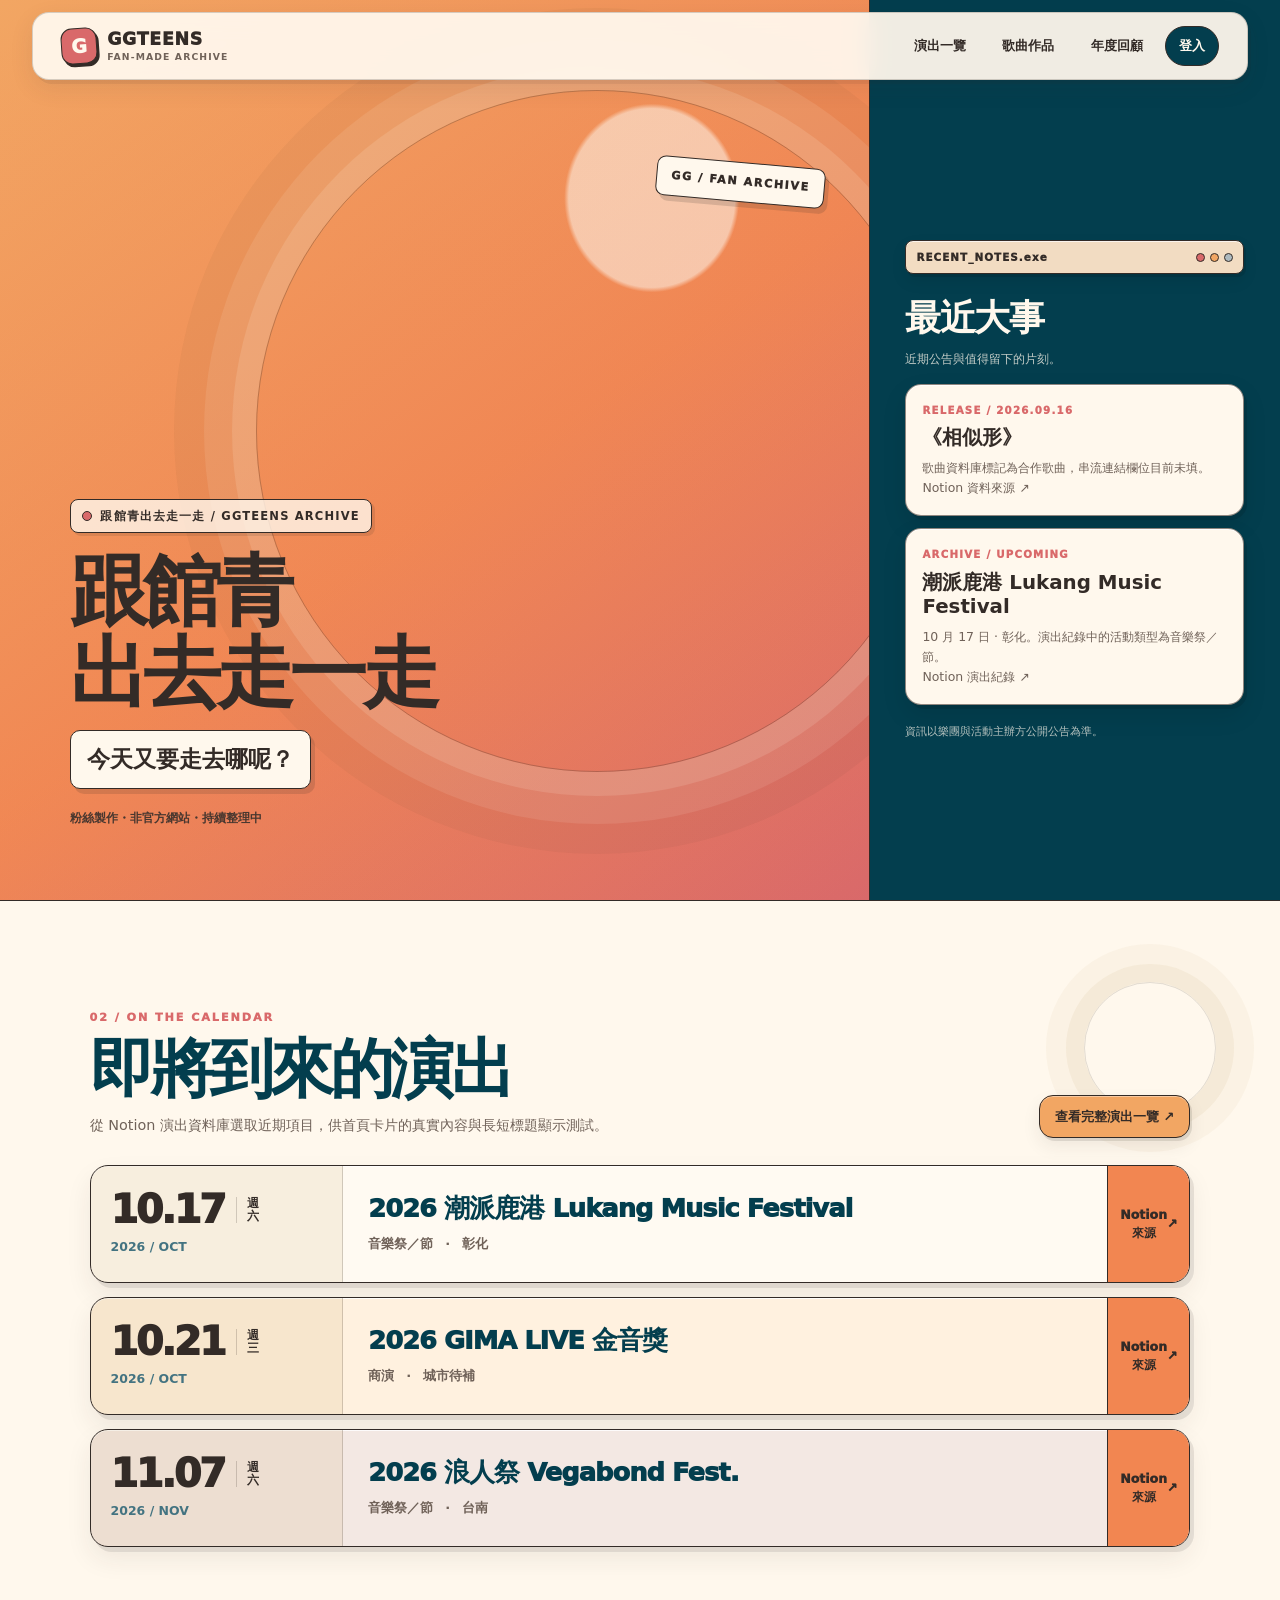
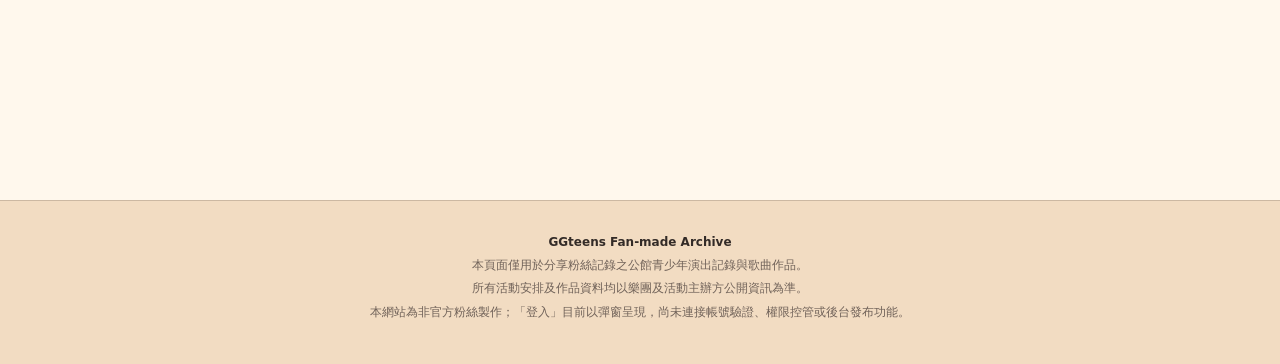
==== index.html @ 2313b44c "明確設定首頁 Logo 返回首頁主視覺" ====
<!doctype html>
<html lang="zh-Hant">
<head>
  <meta charset="utf-8">
  <meta name="viewport" content="width=device-width, initial-scale=1">
  <meta name="theme-color" content="#F2DCC2">
  <meta name="description" content="GGteens 粉絲製作的樂團演出與作品紀錄。非官方網站。">
  <title>跟館青出去走一走｜GGteens 粉絲紀錄</title>
    <link rel="stylesheet" href="css/style.css">
</head>
<body>
  <header class="site-header">
    <nav class="navbar" aria-label="主要導覽">
      <a class="brand" href="index.html#mainpage" aria-label="回到首頁">
        <span class="brand-mark" aria-hidden="true">G</span>
        <span class="brand-word">GGTEENS<small>FAN-MADE ARCHIVE</small></span>
      </a>
      <div class="nav-spacer" aria-hidden="true"></div>
      <div class="site-nav">
        
        <a href="page/last-event.html">演出一覽</a>
        <a href="page/portfolio.html">歌曲作品</a>
        <a href="page/year-recap.html">年度回顧</a>
        <button class="login" id="login-open" type="button" aria-haspopup="dialog" aria-controls="login-dialog">登入</button>
      </div>
    </nav>
  </header>

  <main>
    <section id="mainpage" aria-label="首頁主視覺與最近大事">
      <div class="home">
        <div class="home-copy">
          <span class="window-label">跟館青出去走一走 / GGTEENS ARCHIVE</span>
          <h1>跟館青<br>出去走一走</h1>
          <p>今天又要走去哪呢？</p>
          <div class="home-footnote">粉絲製作・非官方網站・持續整理中</div>
        </div>
      </div>

      <aside class="news" id="news" aria-labelledby="recent-news-title">
        <div class="window-bar"><span>RECENT_NOTES.exe</span><span class="window-controls" aria-hidden="true"><i></i><i></i><i></i></span></div>
        <h2 id="recent-news-title">最近大事</h2>
        <p class="news-intro">近期公告與值得留下的片刻。</p>
        <div class="news-list">
          <article class="news-card">
            <span class="tag">RELEASE / 2026.09.16</span>
            <h3>《相似形》</h3>
            <p>歌曲資料庫標記為合作歌曲，串流連結欄位目前未填。</p>
            <p><a class="source-link" href="https://app.notion.com/p/3de9334e81cc80ca8aa4ec66c4253417" target="_blank" rel="noreferrer">Notion 資料來源 ↗</a></p>
          </article>
          <article class="news-card">
            <span class="tag">ARCHIVE / UPCOMING</span>
            <h3>潮派鹿港 Lukang Music Festival</h3>
            <p>10 月 17 日 · 彰化。演出紀錄中的活動類型為音樂祭／節。</p>
            <p><a class="source-link" href="https://app.notion.com/3b69334e81cc8083b9dbd51143c96266" target="_blank" rel="noreferrer">Notion 演出紀錄 ↗</a></p>
          </article>
        </div>
        <p class="news-note">資訊以樂團與活動主辦方公開公告為準。</p>
      </aside>
    </section>

    <section id="latest_event" aria-labelledby="upcoming-title">
      <div class="section-shell latest-event-shell">
        <div class="section-heading-row latest-event-heading">
          <div>
            <span class="section-kicker">02 / ON THE CALENDAR</span>
            <h2 class="section-title" id="upcoming-title">即將到來的演出</h2>
            <p class="section-description">從 Notion 演出資料庫選取近期項目，供首頁卡片的真實內容與長短標題顯示測試。</p>
          </div>
          <a class="section-link" href="page/last-event.html">查看完整演出一覽 ↗</a>
        </div>

        <div id="upcoming-events" class="upcoming-events-list">
          <article class="upcoming-event-card">
            <div class="upcoming-event-date-block">
              <div class="upcoming-event-date-row"><span class="upcoming-event-date">10.17</span><span class="upcoming-event-weekday"><span>週</span><span>六</span></span></div>
              <span class="upcoming-event-time">2026 / OCT</span>
            </div>
            <div class="upcoming-event-main">
              <h3>2026 潮派鹿港 Lukang Music Festival</h3>
              <div class="upcoming-event-meta"><span>音樂祭／節</span><span>·</span><span>彰化</span></div>
            </div>
            <a class="upcoming-event-detail" href="https://app.notion.com/3b69334e81cc8083b9dbd51143c96266" target="_blank" rel="noreferrer">Notion<br>來源</a>
          </article>
          <article class="upcoming-event-card">
            <div class="upcoming-event-date-block">
              <div class="upcoming-event-date-row"><span class="upcoming-event-date">10.21</span><span class="upcoming-event-weekday"><span>週</span><span>三</span></span></div>
              <span class="upcoming-event-time">2026 / OCT</span>
            </div>
            <div class="upcoming-event-main">
              <h3>2026 GIMA LIVE 金音獎</h3>
              <div class="upcoming-event-meta"><span>商演</span><span>·</span><span>城市待補</span></div>
            </div>
            <a class="upcoming-event-detail" href="https://app.notion.com/3e69334e81cc80479f24e37b12f28684" target="_blank" rel="noreferrer">Notion<br>來源</a>
          </article>
          <article class="upcoming-event-card">
            <div class="upcoming-event-date-block">
              <div class="upcoming-event-date-row"><span class="upcoming-event-date">11.07</span><span class="upcoming-event-weekday"><span>週</span><span>六</span></span></div>
              <span class="upcoming-event-time">2026 / NOV</span>
            </div>
            <div class="upcoming-event-main">
              <h3>2026 浪人祭 Vegabond Fest.</h3>
              <div class="upcoming-event-meta"><span>音樂祭／節</span><span>·</span><span>台南</span></div>
            </div>
            <a class="upcoming-event-detail" href="https://app.notion.com/p/3969334e81cc80adb2c6cf6ff1ad46a0" target="_blank" rel="noreferrer">Notion<br>來源</a>
          </article>
        </div>
      </div>
    </section>
  </main>

<dialog class="login-dialog" id="login-dialog" aria-labelledby="login-dialog-title">
    <div class="login-dialog-inner">
      <div class="window-bar"><span>ADMIN_LOGIN.exe</span><span class="window-controls" aria-hidden="true"><i></i><i></i><i></i></span></div>
      <h2 id="login-dialog-title">管理登入</h2>
      <p>登入將以彈窗方式呈現；未來驗證成功後再進入後台管理頁面，不另設獨立登入頁。</p>
      <p>目前尚未連接帳號驗證與後台權限。此彈窗僅為介面預覽，不會收集或提交帳號資料。</p>
      <div class="login-dialog-actions"><form method="dialog"><button class="close-button" type="submit">關閉</button></form></div>
    </div>
  </dialog>

  <footer class="site-footer" id="management-note">
    <p><strong>GGteens Fan-made Archive</strong></p>
    <p>本頁面僅用於分享粉絲記錄之公館青少年演出記錄與歌曲作品。</p>
    <p>所有活動安排及作品資料均以樂團及活動主辦方公開資訊為準。</p>
    <p>本網站為非官方粉絲製作；「登入」目前以彈窗呈現，尚未連接帳號驗證、權限控管或後台發布功能。</p>
  </footer>
  <script src="js/main.js" defer></script>
</body>
</html>
---- css/style.css ----
:root{
      --sand:#BF9A56;--cream:#F2DCC2;--paper:#fff8ed;--orange:#F2A663;
      --coral:#F28651;--rose:#D9696A;--mist:#AEBABF;--ink:#332b27;
      --muted:#706259;--line:rgba(51,43,39,.2);--teal:#437381;
      --deep-teal:#033E4E;--radius:18px;--shadow:6px 7px 0 rgba(51,43,39,.14);
    }
    *{box-sizing:border-box}
    html{scroll-behavior:smooth;scroll-padding-top:88px}
    body{margin:0;background:var(--cream);color:var(--ink);font-family:Inter,"Noto Sans TC","PingFang TC","Microsoft JhengHei",system-ui,sans-serif;line-height:1.6}
    a{color:inherit;text-decoration:none}
    button{font:inherit}
    img{display:block;max-width:100%}
    h1,h2,h3,p{overflow-wrap:anywhere}
    :focus-visible{outline:3px solid var(--deep-teal);outline-offset:4px}
    .site-header{position:fixed;z-index:50;top:12px;left:2.5%;width:95%;height:68px;background:rgba(255,248,237,.94);border:1px solid var(--line);border-radius:17px;box-shadow:4px 5px 0 rgba(51,43,39,.12);backdrop-filter:blur(12px)}
    .navbar{height:100%;display:grid;grid-template-columns:auto 1fr auto;align-items:center;gap:24px;padding:0 22px}
    .brand{display:flex;align-items:center;gap:10px;white-space:nowrap}
    .brand-mark{width:36px;height:36px;display:grid;place-items:center;background:var(--rose);border:1px solid var(--ink);border-radius:11px;box-shadow:2px 3px 0 var(--ink);font-size:19px;font-weight:1000;color:var(--paper);transform:rotate(-4deg)}
    .brand-word{font-size:1.08rem;line-height:1.05;font-weight:1000;letter-spacing:.045em}
    .brand-word small{display:block;margin-top:4px;color:var(--muted);font-size:.58rem;letter-spacing:.12em;font-weight:800}
    .nav-spacer{min-width:0}
    .site-nav{display:flex;align-items:center;justify-content:flex-end;gap:8px}
    .site-nav a{padding:8px 13px;border:1px solid transparent;border-radius:999px;font-size:.84rem;font-weight:800;white-space:nowrap;transition:background .18s ease,transform .18s ease,border-color .18s ease}
    .site-nav a:hover{background:var(--orange);border-color:var(--ink);transform:translateY(-1px)}
    .site-nav .login{padding:8px 13px;border:1px solid var(--ink);border-radius:999px;background:var(--deep-teal);color:var(--paper);font-size:.84rem;font-weight:800;white-space:nowrap;cursor:pointer;transition:background .18s ease,transform .18s ease}
    .site-nav .login:hover{background:var(--teal);transform:translateY(-1px)}
    .site-nav a.login:hover{background:var(--teal)}
    main>section{position:relative;scroll-margin-top:0}
    #mainpage{min-height:100svh;display:grid;grid-template-columns:minmax(0,3fr) minmax(280px,1fr);overflow:hidden;padding-top:0;background:var(--mist)}
    .home{position:relative;isolation:isolate;min-width:0;min-height:100svh;display:flex;align-items:flex-end;overflow:hidden;padding:0 5vw 8vh;background:linear-gradient(130deg,rgba(242,166,99,.2),rgba(217,105,106,.12)),radial-gradient(ellipse at 75% 22%,rgba(255,248,237,.65) 0 9%,transparent 9.5%),linear-gradient(145deg,#F2A663 0%,#F28651 54%,#D9696A 100%)}
    .home:before{content:"";position:absolute;z-index:-1;width:min(60vw,680px);aspect-ratio:1;right:-8%;top:10%;border:1px solid rgba(51,43,39,.28);border-radius:50%;box-shadow:0 0 0 24px rgba(255,248,237,.12),0 0 0 52px rgba(255,248,237,.09),0 0 0 82px rgba(51,43,39,.045)}
    .home:after{content:"GG / FAN ARCHIVE";position:absolute;right:5%;top:18%;padding:10px 14px;background:var(--paper);border:1px solid var(--ink);border-radius:9px;box-shadow:4px 5px 0 rgba(51,43,39,.16);font-size:.7rem;font-weight:1000;letter-spacing:.14em;transform:rotate(5deg)}
    .home-copy{width:100%;max-width:900px;position:relative;z-index:1}
    .window-label{display:inline-flex;align-items:center;gap:8px;margin-bottom:18px;padding:7px 11px;background:rgba(255,248,237,.8);border:1px solid var(--ink);border-radius:8px;box-shadow:3px 3px 0 rgba(51,43,39,.12);font-size:.72rem;font-weight:900;letter-spacing:.1em}
    .window-label:before{content:"";width:8px;height:8px;background:var(--rose);border:1px solid var(--ink);border-radius:50%}
    .home-copy h1{max-width:850px;margin:0 0 16px;font-size:clamp(2.7rem,6.1vw,6.5rem);font-weight:1000;line-height:1.04;letter-spacing:-.065em}
    .home-copy p{display:table;max-width:480px;margin:0;padding:10px 16px;background:var(--paper);border:1px solid var(--ink);border-radius:10px;box-shadow:4px 5px 0 rgba(51,43,39,.15);font-size:clamp(1.1rem,1.8vw,1.7rem);font-weight:850}
    .home-footnote{margin:20px 0 0;font-size:.76rem;font-weight:750;color:#49372f}
    .news{min-width:0;min-height:100svh;display:flex;flex-direction:column;justify-content:center;padding:112px clamp(18px,2.3vw,34px) 38px;background:var(--deep-teal);color:var(--paper);border-left:1px solid var(--ink)}
    .window-bar{display:flex;align-items:center;justify-content:space-between;gap:12px;margin-bottom:25px;padding:8px 10px;background:var(--cream);color:var(--ink);border:1px solid var(--ink);border-radius:8px;box-shadow:3px 4px 0 rgba(0,0,0,.15);font-size:.65rem;font-weight:950;letter-spacing:.1em}
    .window-controls{display:flex;gap:5px}
    .window-controls i{width:9px;height:9px;display:block;border:1px solid var(--ink);border-radius:50%;background:var(--orange)}
    .window-controls i:first-child{background:var(--rose)}
    .window-controls i:last-child{background:var(--mist)}
    .news h2{margin:0 0 18px;font-size:clamp(1.8rem,2.8vw,2.8rem);line-height:1.08;letter-spacing:-.045em}
    .news-intro{margin:-7px 0 15px;color:rgba(255,248,237,.76);font-size:.78rem}
    .news-list{display:flex;flex-direction:column;gap:12px}
    .news-card{padding:17px 16px;background:var(--paper);color:var(--ink);border:1px solid rgba(51,43,39,.55);border-radius:12px;box-shadow:4px 5px 0 rgba(0,0,0,.16)}
    .news-card .tag{display:block;margin-bottom:8px;color:var(--rose);font-size:.64rem;font-weight:1000;letter-spacing:.12em}
    .news-card h3{margin:0 0 7px;font-size:clamp(1.05rem,1.55vw,1.35rem);line-height:1.25}
    .news-card p{margin:0;color:var(--muted);font-size:.78rem;line-height:1.6}
    .news-note{margin:18px 0 0;color:rgba(255,248,237,.7);font-size:.67rem}
    #latest_event{min-height:100svh;padding:108px 7vw 62px;background:var(--paper);border-top:1px solid var(--ink);overflow:hidden}
    #latest_event:before{content:"";position:absolute;right:5%;top:9%;width:130px;height:130px;border:1px solid rgba(51,43,39,.14);border-radius:50%;box-shadow:0 0 0 18px rgba(191,154,86,.09),0 0 0 38px rgba(191,154,86,.06);pointer-events:none}
    .section-shell{position:relative;z-index:1;width:min(1240px,100%);height:100%;margin:0 auto;display:flex;flex-direction:column}
    .section-heading-row{display:flex;justify-content:space-between;align-items:flex-end;gap:28px;margin-bottom:27px}
    .section-kicker{display:block;margin-bottom:9px;color:var(--rose);font-size:.7rem;font-weight:1000;letter-spacing:.17em}
    .section-title{margin:0;color:var(--deep-teal);font-size:clamp(2.4rem,5vw,4.7rem);font-weight:1000;line-height:1.04;letter-spacing:-.06em}
    .section-link{flex:0 0 auto;padding:10px 15px;background:var(--orange);border:1px solid var(--ink);border-radius:999px;box-shadow:3px 4px 0 rgba(51,43,39,.18);font-size:.82rem;font-weight:900;transition:transform .18s ease,box-shadow .18s ease}
    .section-link:hover{transform:translate(2px,2px);box-shadow:1px 2px 0 rgba(51,43,39,.18)}
    .section-description{max-width:600px;margin:12px 0 0;color:var(--muted);font-size:.9rem}
    .upcoming-events-list{display:flex;flex:1 1 auto;min-height:0;flex-direction:column;gap:14px}
    .upcoming-event-card{width:100%;min-height:118px;flex:1 1 0;display:grid;grid-template-columns:minmax(150px,23%) minmax(0,1fr) 82px;align-items:stretch;gap:0;padding:0;background:#fffaf2;border:1px solid var(--ink);border-radius:14px;box-shadow:var(--shadow);overflow:hidden;transition:transform .18s ease,box-shadow .18s ease}
    .upcoming-event-card:nth-child(2){background:#fff1df}
    .upcoming-event-card:nth-child(3){background:#f3e8e3}
    .upcoming-event-card:hover,.upcoming-event-card:focus-visible{transform:translate(2px,2px);box-shadow:3px 4px 0 rgba(51,43,39,.12)}
    .upcoming-event-date-block{min-width:0;display:flex;flex-direction:column;justify-content:center;gap:7px;padding:17px 20px;background:rgba(191,154,86,.13);border-right:1px solid var(--line)}
    .upcoming-event-date-row{display:flex;align-items:center;gap:12px}
    .upcoming-event-date{font-size:clamp(1.8rem,3.1vw,3.2rem);font-weight:1000;line-height:1;letter-spacing:-.06em;font-variant-numeric:tabular-nums}
    .upcoming-event-weekday{display:flex;flex-direction:column;align-items:center;padding-left:10px;border-left:1px solid var(--line);font-size:.72rem;font-weight:900;line-height:1.15}
    .upcoming-event-time{font-size:.78rem;font-weight:850;color:var(--teal)}
    .upcoming-event-main{min-width:0;display:flex;flex-direction:column;justify-content:center;padding:17px 25px}
    .upcoming-event-card h3{margin:0;color:var(--deep-teal);font-size:clamp(1.15rem,2vw,1.9rem);font-weight:1000;line-height:1.2;letter-spacing:-.035em}
    .upcoming-event-meta{display:flex;flex-wrap:wrap;align-items:center;gap:6px 12px;margin-top:9px;color:var(--muted);font-size:.82rem;font-weight:750}
    .upcoming-event-detail{display:flex;align-items:center;justify-content:center;padding:10px;background:var(--coral);border-left:1px solid var(--ink);font-size:.78rem;font-weight:1000;line-height:1.4;text-align:center}
    .upcoming-event-detail:after{content:" ↗";display:block}
    .section-empty{margin:0;padding:28px;background:var(--cream);border:1px dashed var(--sand);border-radius:12px;color:var(--muted)}
    .site-footer{padding:28px 24px 38px;background:var(--cream);border-top:1px solid var(--line);text-align:center;color:var(--muted);font-size:.75rem}
    .site-footer p{margin:4px 0}
    .site-footer strong{color:var(--ink)}
    @media(max-width:900px){
      #mainpage{grid-template-columns:minmax(0,2fr) minmax(260px,1fr)}
      .home{padding-left:4vw;padding-right:4vw}
      .home-copy h1{font-size:clamp(2.6rem,6vw,4.6rem)}
      .news{padding-left:18px;padding-right:18px}
      #latest_event{padding-left:5vw;padding-right:5vw}
      .upcoming-event-card{grid-template-columns:minmax(130px,24%) minmax(0,1fr) 68px}
      .upcoming-event-main{padding:16px}
    }
    @media(max-width:700px){
      .site-header{top:8px;left:3%;width:94%;height:auto;min-height:62px}
      .navbar{grid-template-columns:1fr;gap:7px;padding:10px 13px}
      .brand{justify-self:center}
      .brand-mark{width:28px;height:28px;font-size:15px}
      .brand-word{font-size:.92rem}
      .brand-word small{font-size:.52rem}
      .nav-spacer{display:none}
      .site-nav{justify-content:center;flex-wrap:wrap;gap:3px}
      .site-nav a,.site-nav .login{padding:6px 9px;font-size:.72rem}
      #mainpage{grid-template-columns:1fr;min-height:auto;padding-top:0}
      .home{min-height:76svh;padding:0 24px 48px}
      .home:before{width:85vw;right:-24%;top:18%}
      .home:after{top:22%;right:7%;font-size:.58rem}
      .home-copy{padding-top:145px}
      .home-copy h1{font-size:clamp(2.7rem,11vw,4.6rem)}
      .home-copy p{font-size:1.1rem}
      .news{min-height:auto;padding:30px 22px 34px;border-left:0;border-top:1px solid var(--ink)}
      .window-bar{margin-bottom:18px}
      .news h2{font-size:2rem}
      .news-list{display:grid;grid-template-columns:repeat(2,minmax(0,1fr))}
      .news-card{padding:14px}
      #latest_event{min-height:0;padding:82px 20px 45px;overflow:visible}
      #latest_event:before{width:80px;height:80px;right:6%;top:5%}
      .section-heading-row{align-items:flex-start;flex-direction:column;gap:16px;margin-bottom:22px}
      .section-title{font-size:clamp(2.4rem,10vw,3.7rem)}
      .section-description{font-size:.82rem}
      .upcoming-events-list{gap:14px}
      .upcoming-event-card{grid-template-columns:105px minmax(0,1fr);min-height:0;flex:0 0 auto}
      .upcoming-event-date-block{padding:15px 11px}
      .upcoming-event-date-row{gap:7px}
      .upcoming-event-date{font-size:1.7rem}
      .upcoming-event-weekday{padding-left:6px;font-size:.65rem}
      .upcoming-event-main{padding:16px 13px}
      .upcoming-event-card h3{font-size:1.05rem}
      .upcoming-event-meta{font-size:.72rem;gap:4px 8px}
      .upcoming-event-detail{grid-column:1/-1;padding:8px;border-top:1px solid var(--ink);border-left:0;font-size:.72rem}
      .upcoming-event-detail:after{content:""}
      .site-footer{padding-bottom:30px}
    }
    @media(max-width:390px){
      .site-nav a,.site-nav .login{padding:6px 7px;font-size:.67rem}
      .news-list{grid-template-columns:1fr}
      .home{min-height:72svh}
      .upcoming-event-card{grid-template-columns:92px minmax(0,1fr)}
      .upcoming-event-date{font-size:1.45rem}
    }
    @media(prefers-reduced-motion:reduce){html{scroll-behavior:auto}*,*:before,*:after{transition:none!important}}

/* 管理登入彈窗 */
.login-dialog { width:min(92vw,480px); padding:0; color:var(--ink); background:var(--paper); border:1px solid var(--ink); border-radius:18px; box-shadow:8px 9px 0 rgba(51,43,39,.2); }
.login-dialog::backdrop { background:rgba(3,62,78,.58); backdrop-filter:blur(4px); }
.login-dialog-inner { padding:clamp(24px,5vw,36px); }
.login-dialog .window-bar { margin-bottom:22px; }
.login-dialog h2 { margin:0 0 12px; color:var(--deep-teal); font-size:clamp(1.7rem,5vw,2.2rem); line-height:1.15; }
.login-dialog p { margin:0 0 18px; color:var(--muted); font-size:.92rem; }
.login-dialog-actions { display:flex; justify-content:flex-end; gap:10px; margin-top:24px; }
.login-dialog button { padding:9px 16px; border:1px solid var(--ink); border-radius:999px; background:var(--orange); color:var(--ink); font-weight:900; cursor:pointer; }
.login-dialog button.close-button { background:var(--deep-teal); color:var(--paper); }
body:has(.login-dialog[open]) { overflow:hidden; }
@media(max-width:700px) { .login-dialog { max-width:calc(100vw - 28px); } }



/* 電腦版視覺微調：復古視窗框架搭配柔和 Claymorphism 層次 */
@media (min-width: 701px) {
  .site-header {
    left: 50%;
    width: min(95%, 1440px);
    transform: translateX(-50%);
    box-shadow: 0 8px 24px rgba(51,43,39,.09), 3px 4px 0 rgba(51,43,39,.08);
  }

  .navbar {
    gap: clamp(16px, 2vw, 30px);
    padding-inline: clamp(18px, 2.2vw, 32px);
  }

  .site-nav {
    gap: clamp(4px, .65vw, 10px);
  }

  .site-nav a {
    transition: background .2s ease, transform .2s ease, border-color .2s ease, box-shadow .2s ease;
  }

  #mainpage {
    grid-template-columns: minmax(0, 1.9fr) minmax(320px, .9fr);
  }

  .home {
    padding-left: clamp(48px, 5.5vw, 104px);
    padding-right: clamp(40px, 4.5vw, 84px);
  }

  .home-copy {
    max-width: 980px;
  }

  .news {
    padding: 124px clamp(24px, 2.8vw, 46px) 44px;
  }

  .news-card {
    border-radius: 16px;
    box-shadow: 0 10px 24px rgba(0,0,0,.10), 3px 4px 0 rgba(0,0,0,.10), inset 0 1px 0 rgba(255,255,255,.85);
    transition: transform .2s ease, box-shadow .2s ease;
  }

  .news-card:hover {
    transform: translateY(-2px);
    box-shadow: 0 14px 28px rgba(0,0,0,.13), 2px 3px 0 rgba(0,0,0,.08), inset 0 1px 0 rgba(255,255,255,.9);
  }

  .window-bar {
    box-shadow: 0 7px 16px rgba(0,0,0,.08), 2px 3px 0 rgba(0,0,0,.10), inset 0 1px 0 rgba(255,255,255,.7);
  }

  #latest_event {
    padding-left: clamp(64px, 7vw, 132px);
    padding-right: clamp(64px, 7vw, 132px);
  }

  .upcoming-event-card {
    border-radius: 18px;
    box-shadow: 0 12px 26px rgba(51,43,39,.08), 4px 5px 0 rgba(51,43,39,.10), inset 0 1px 0 rgba(255,255,255,.85);
  }

  .upcoming-event-card:hover,
  .upcoming-event-card:focus-visible {
    transform: translateY(-2px);
    box-shadow: 0 16px 30px rgba(51,43,39,.11), 2px 3px 0 rgba(51,43,39,.08), inset 0 1px 0 rgba(255,255,255,.9);
  }

  .section-link {
    border-radius: 14px;
    box-shadow: 0 8px 18px rgba(51,43,39,.08), 2px 3px 0 rgba(51,43,39,.12), inset 0 1px 0 rgba(255,255,255,.4);
  }

  .section-link:hover {
    transform: translateY(-1px);
    box-shadow: 0 10px 20px rgba(51,43,39,.1), 1px 2px 0 rgba(51,43,39,.10), inset 0 1px 0 rgba(255,255,255,.5);
  }
}
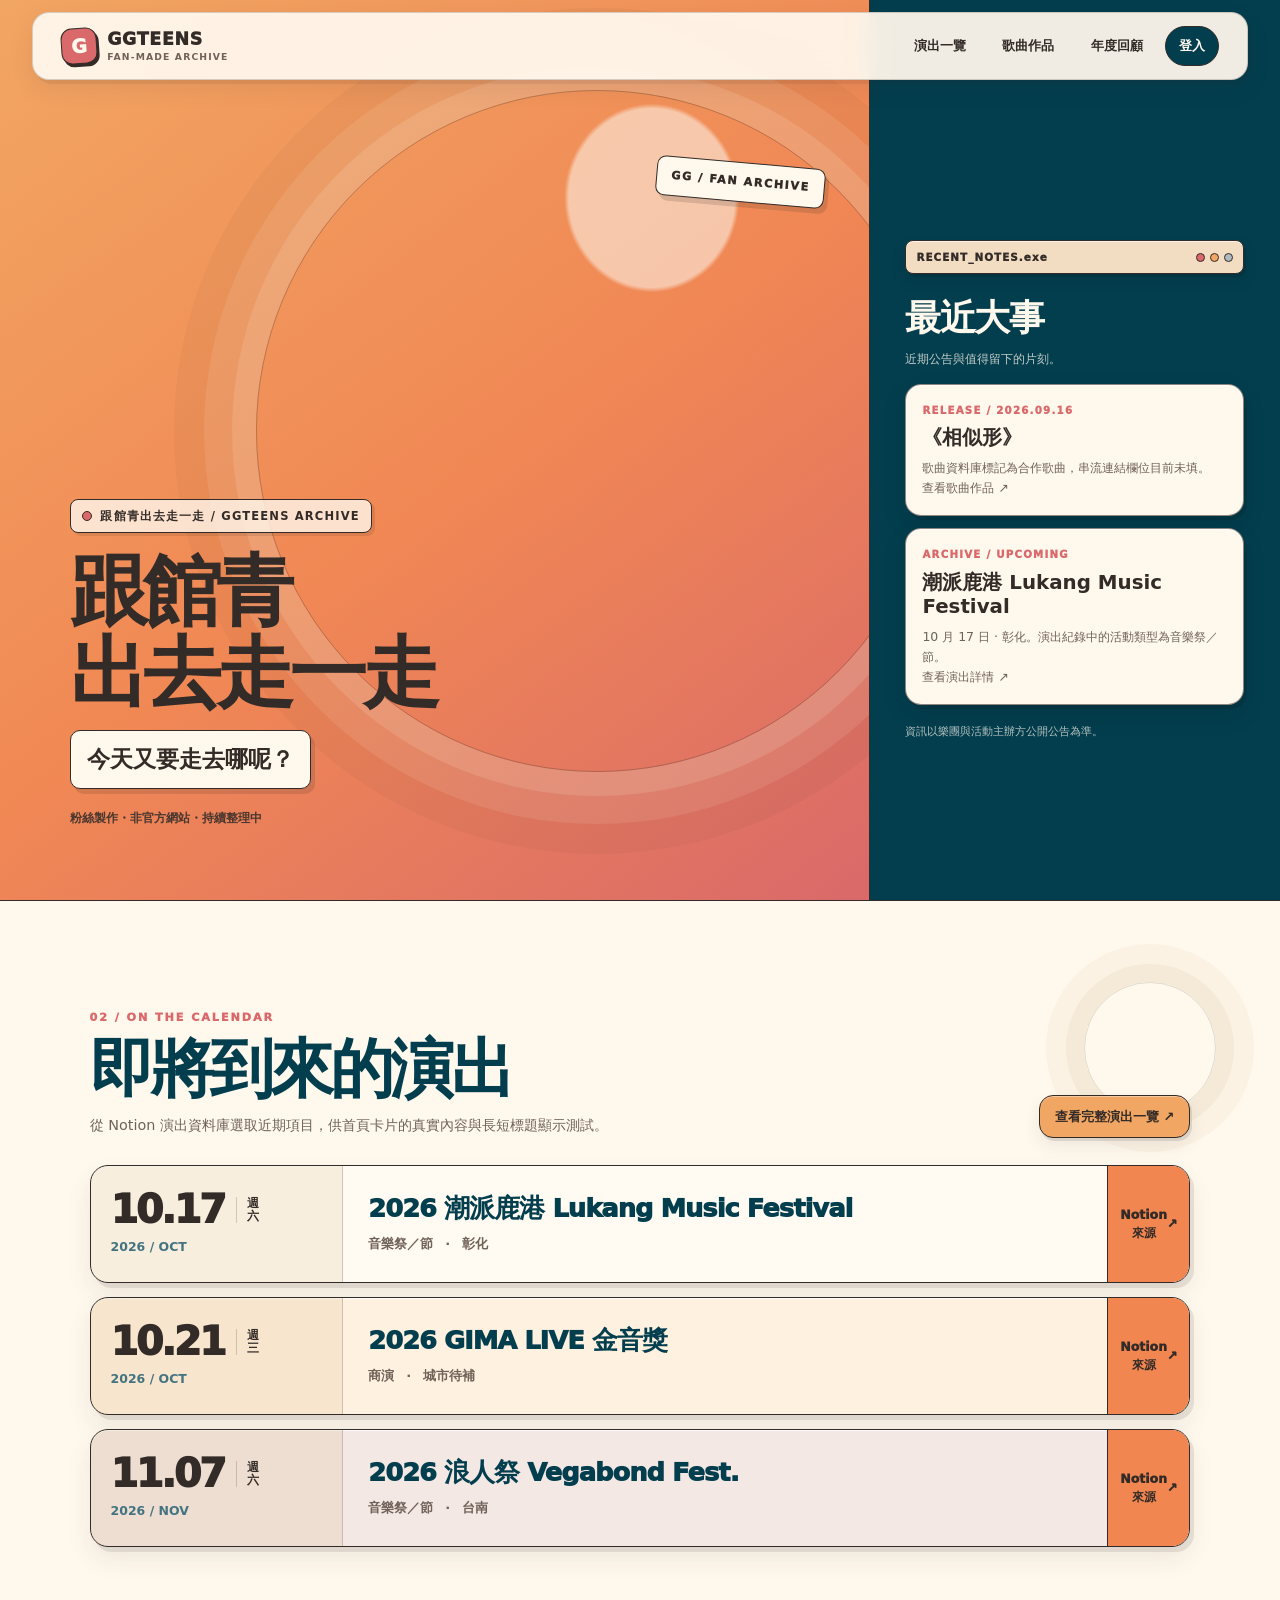
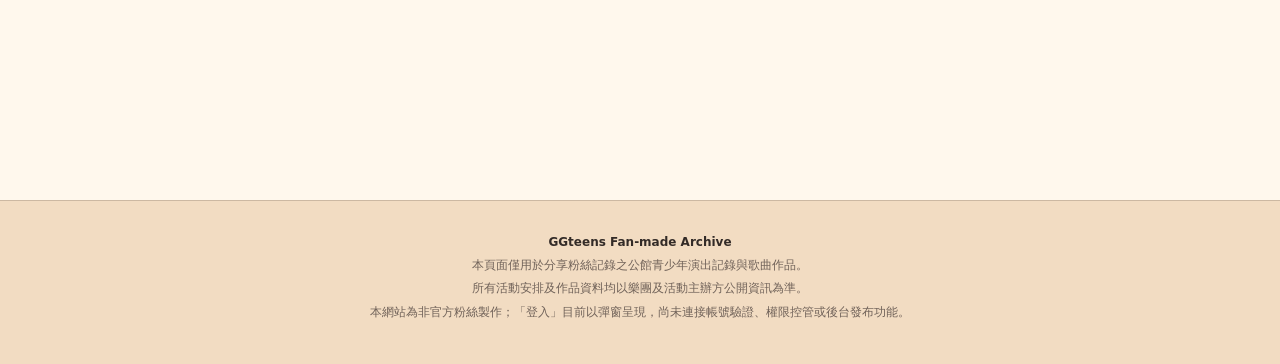
==== commit d7e1ad0a: "移除首頁直接連結 Notion 並導向站內資料頁" ====
--- a/index.html
+++ b/index.html
@@ -46,13 +46,13 @@
             <span class="tag">RELEASE / 2026.09.16</span>
             <h3>《相似形》</h3>
             <p>歌曲資料庫標記為合作歌曲，串流連結欄位目前未填。</p>
-            <p><a class="source-link" href="https://app.notion.com/p/3de9334e81cc80ca8aa4ec66c4253417" target="_blank" rel="noreferrer">Notion 資料來源 ↗</a></p>
+            <p><a class="source-link" href="page/portfolio.html">查看歌曲作品 ↗</a></p>
           </article>
           <article class="news-card">
             <span class="tag">ARCHIVE / UPCOMING</span>
             <h3>潮派鹿港 Lukang Music Festival</h3>
             <p>10 月 17 日 · 彰化。演出紀錄中的活動類型為音樂祭／節。</p>
-            <p><a class="source-link" href="https://app.notion.com/3b69334e81cc8083b9dbd51143c96266" target="_blank" rel="noreferrer">Notion 演出紀錄 ↗</a></p>
+            <p><a class="source-link" href="page/last-event.html">查看演出詳情 ↗</a></p>
           </article>
         </div>
         <p class="news-note">資訊以樂團與活動主辦方公開公告為準。</p>
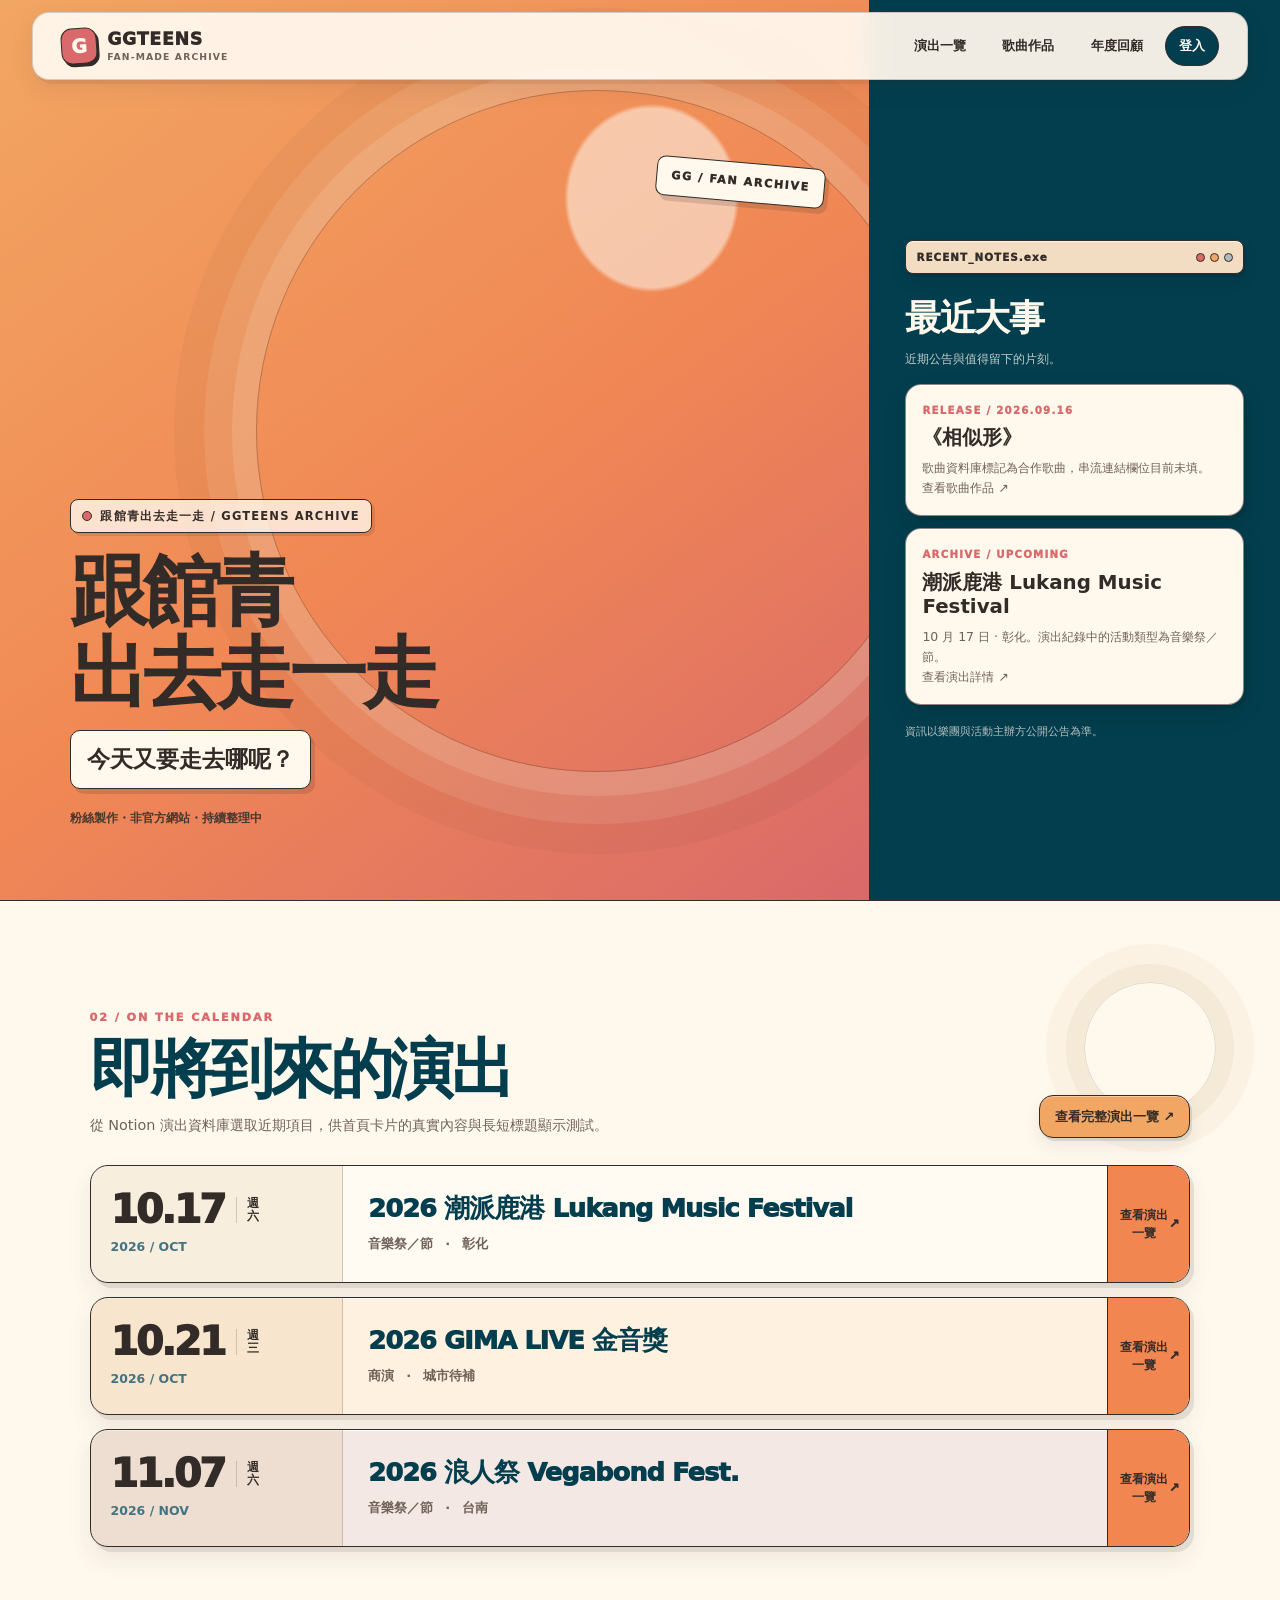
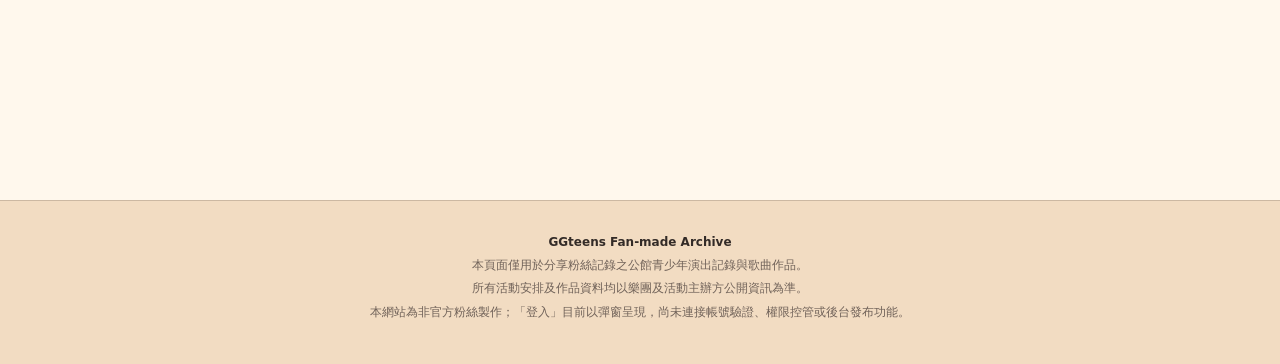
==== commit 3146c975: "首頁近期演出卡片改為站內導覽" ====
--- a/index.html
+++ b/index.html
@@ -80,7 +80,7 @@
               <h3>2026 潮派鹿港 Lukang Music Festival</h3>
               <div class="upcoming-event-meta"><span>音樂祭／節</span><span>·</span><span>彰化</span></div>
             </div>
-            <a class="upcoming-event-detail" href="https://app.notion.com/3b69334e81cc8083b9dbd51143c96266" target="_blank" rel="noreferrer">Notion<br>來源</a>
+            <a class="upcoming-event-detail" href="page/last-event.html">查看演出一覽</a>
           </article>
           <article class="upcoming-event-card">
             <div class="upcoming-event-date-block">
@@ -91,7 +91,7 @@
               <h3>2026 GIMA LIVE 金音獎</h3>
               <div class="upcoming-event-meta"><span>商演</span><span>·</span><span>城市待補</span></div>
             </div>
-            <a class="upcoming-event-detail" href="https://app.notion.com/3e69334e81cc80479f24e37b12f28684" target="_blank" rel="noreferrer">Notion<br>來源</a>
+            <a class="upcoming-event-detail" href="page/last-event.html">查看演出一覽</a>
           </article>
           <article class="upcoming-event-card">
             <div class="upcoming-event-date-block">
@@ -102,7 +102,7 @@
               <h3>2026 浪人祭 Vegabond Fest.</h3>
               <div class="upcoming-event-meta"><span>音樂祭／節</span><span>·</span><span>台南</span></div>
             </div>
-            <a class="upcoming-event-detail" href="https://app.notion.com/p/3969334e81cc80adb2c6cf6ff1ad46a0" target="_blank" rel="noreferrer">Notion<br>來源</a>
+            <a class="upcoming-event-detail" href="page/last-event.html">查看演出一覽</a>
           </article>
         </div>
       </div>
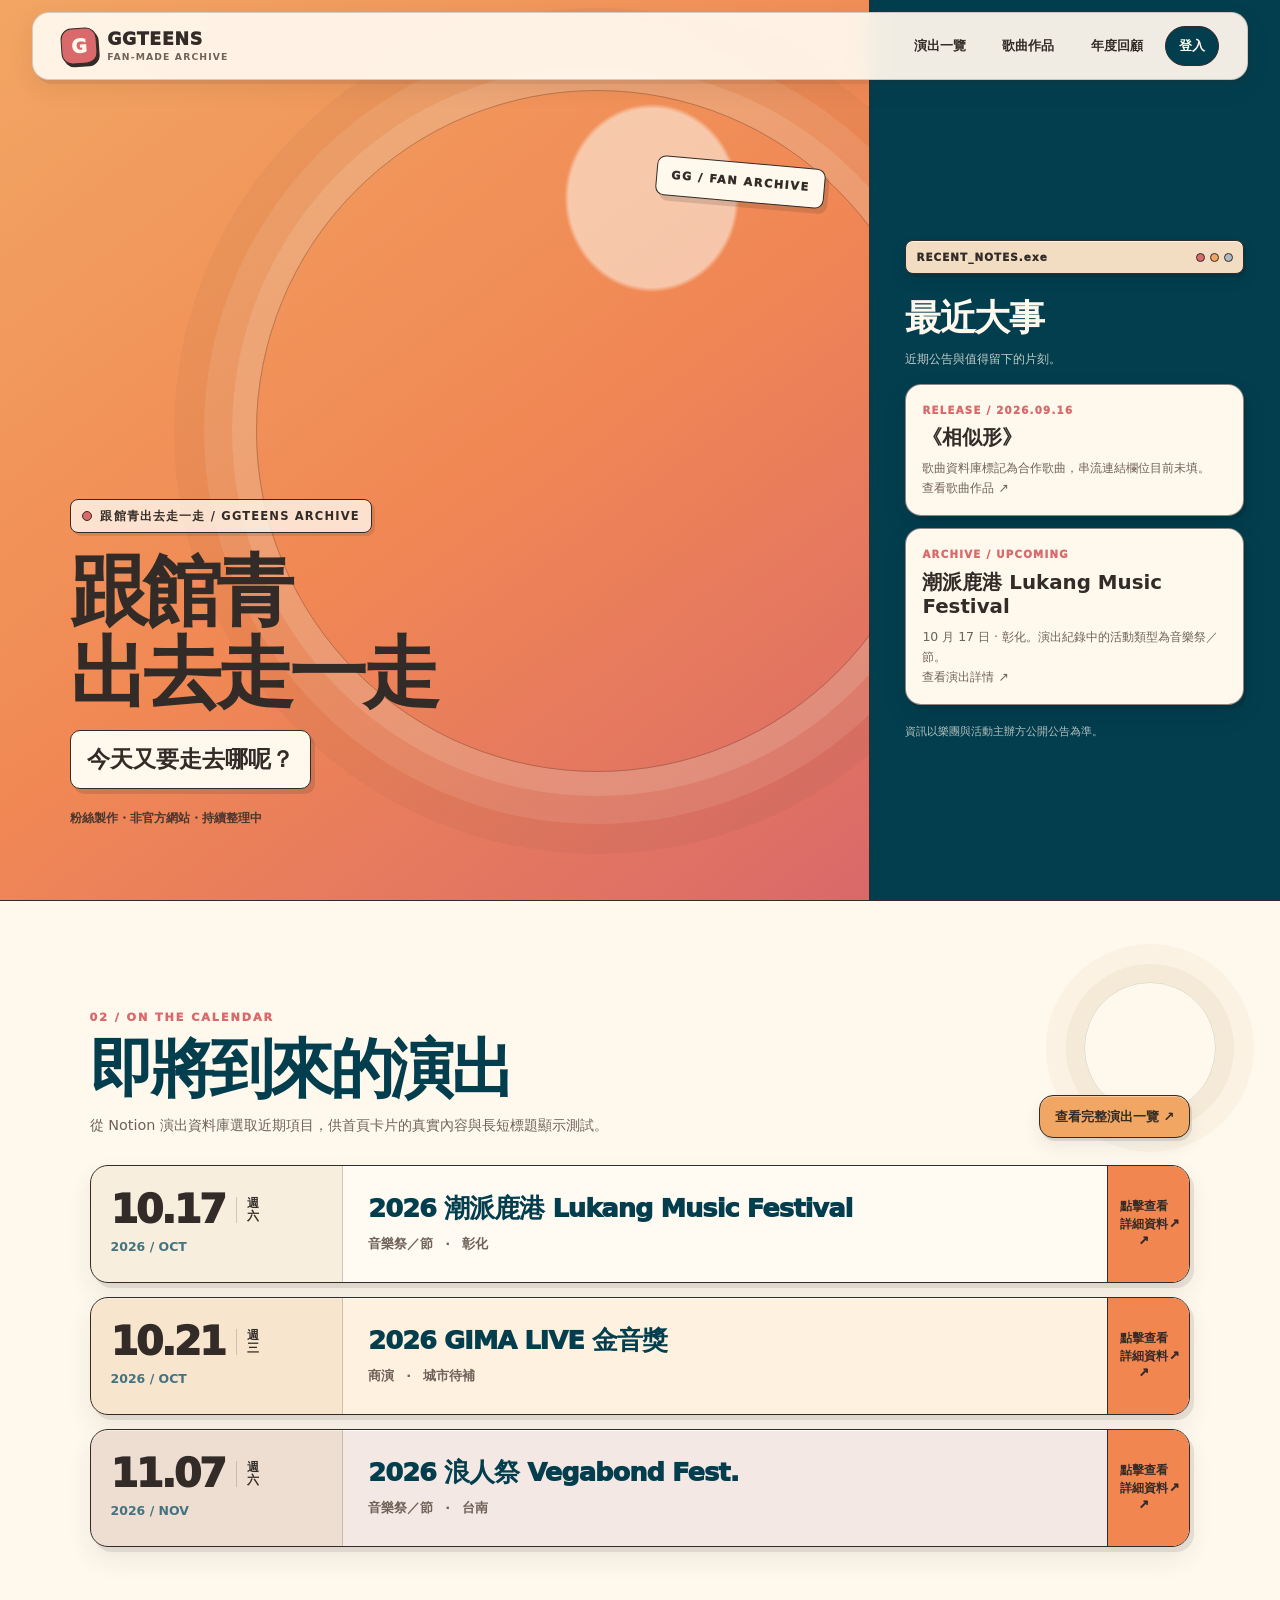
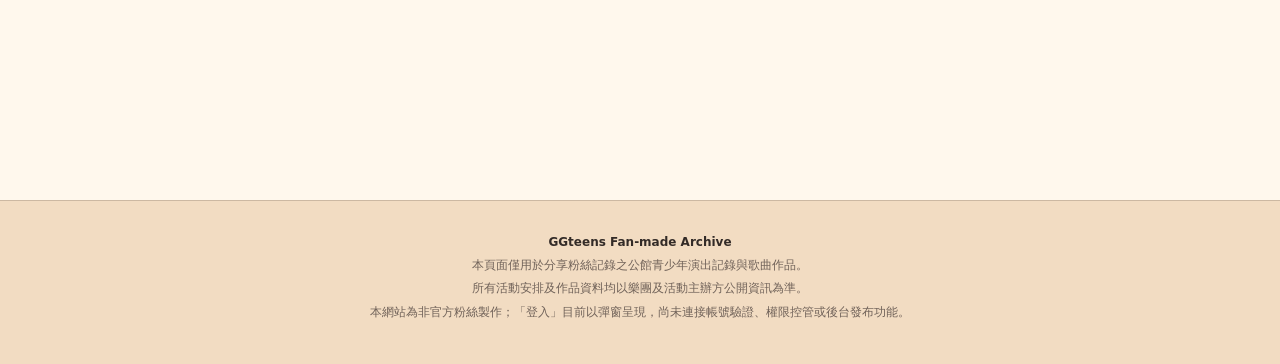
==== commit 742eb8ec: "首頁近期活動卡改用演出一覽同款詳細資料彈窗" ====
--- a/index.html
+++ b/index.html
@@ -71,7 +71,7 @@
         </div>
 
         <div id="upcoming-events" class="upcoming-events-list">
-          <article class="upcoming-event-card">
+          <article class="upcoming-event-card" aria-label="查看演出活動詳細資料：2026 潮派鹿港 Lukang Music Festival" data-details="[[&quot;演出時間&quot;,&quot;2026-10-17&quot;],[&quot;演出活動名稱&quot;,&quot;2026 潮派鹿港 Lukang Music Festival&quot;],[&quot;活動類型&quot;,&quot;音樂祭/節&quot;],[&quot;活動所在城市&quot;,&quot;中部 | 彰化&quot;],[&quot;活動詳細地點&quot;,&quot;區域：中部；地點名稱：彰化 • 鹿港 \\| 鹿港體育場；地點類型：戶外開放空間；城市：彰化&quot;],[&quot;資訊來源&quot;,&quot;https://www.instagram.com/p/DauAd0rEd6t/?img_index=2&quot;]]">
             <div class="upcoming-event-date-block">
               <div class="upcoming-event-date-row"><span class="upcoming-event-date">10.17</span><span class="upcoming-event-weekday"><span>週</span><span>六</span></span></div>
               <span class="upcoming-event-time">2026 / OCT</span>
@@ -80,9 +80,9 @@
               <h3>2026 潮派鹿港 Lukang Music Festival</h3>
               <div class="upcoming-event-meta"><span>音樂祭／節</span><span>·</span><span>彰化</span></div>
             </div>
-            <a class="upcoming-event-detail" href="page/last-event.html">查看演出一覽</a>
+            <span class="upcoming-event-detail detail-hint">點擊查看詳細資料 ↗</span>
           </article>
-          <article class="upcoming-event-card">
+          <article class="upcoming-event-card" aria-label="查看演出活動詳細資料：2026 GIMA LIVE 金音獎" data-details="[[&quot;演出時間&quot;,&quot;2026-10-21 10:30:00Z ～ 2026-10-21 11:00:00Z&quot;],[&quot;演出活動名稱&quot;,&quot;2026 GIMA LIVE 金音獎&quot;],[&quot;活動類型&quot;,&quot;商演&quot;],[&quot;活動詳細地點&quot;,&quot;地點名稱：台北 • 大安 \\| Corner MAX&quot;]]">
             <div class="upcoming-event-date-block">
               <div class="upcoming-event-date-row"><span class="upcoming-event-date">10.21</span><span class="upcoming-event-weekday"><span>週</span><span>三</span></span></div>
               <span class="upcoming-event-time">2026 / OCT</span>
@@ -91,9 +91,9 @@
               <h3>2026 GIMA LIVE 金音獎</h3>
               <div class="upcoming-event-meta"><span>商演</span><span>·</span><span>城市待補</span></div>
             </div>
-            <a class="upcoming-event-detail" href="page/last-event.html">查看演出一覽</a>
+            <span class="upcoming-event-detail detail-hint">點擊查看詳細資料 ↗</span>
           </article>
-          <article class="upcoming-event-card">
+          <article class="upcoming-event-card" aria-label="查看演出活動詳細資料：2026 浪人祭 Vegabond Fest." data-details="[[&quot;演出時間&quot;,&quot;2026-11-07&quot;],[&quot;演出活動名稱&quot;,&quot;2026 浪人祭 Vegabond Fest.&quot;],[&quot;活動類型&quot;,&quot;週&quot;],[&quot;活動所在城市&quot;,&quot;六&quot;]]">
             <div class="upcoming-event-date-block">
               <div class="upcoming-event-date-row"><span class="upcoming-event-date">11.07</span><span class="upcoming-event-weekday"><span>週</span><span>六</span></span></div>
               <span class="upcoming-event-time">2026 / NOV</span>
@@ -102,14 +102,23 @@
               <h3>2026 浪人祭 Vegabond Fest.</h3>
               <div class="upcoming-event-meta"><span>音樂祭／節</span><span>·</span><span>台南</span></div>
             </div>
-            <a class="upcoming-event-detail" href="page/last-event.html">查看演出一覽</a>
+            <span class="upcoming-event-detail detail-hint">點擊查看詳細資料 ↗</span>
           </article>
         </div>
       </div>
     </section>
   </main>
 
-<dialog class="login-dialog" id="login-dialog" aria-labelledby="login-dialog-title">
+
+  <dialog class="detail-dialog" id="detail-dialog" aria-labelledby="detail-dialog-title">
+    <section class="detail-window">
+      <header class="detail-titlebar"><span class="detail-window-icon" aria-hidden="true">▣</span><span class="detail-titlebar-text" id="detail-dialog-title">DETAIL_VIEW.exe</span><button type="button" class="detail-close" aria-label="關閉詳細資料" title="關閉">×</button></header>
+      <div class="detail-content"><div class="detail-property-list" id="detail-property-list"></div></div>
+      <footer class="detail-statusbar"><span>GGteens Fan-made Archive</span><span>DETAILS</span></footer>
+    </section>
+  </dialog>
+
+  <dialog class="login-dialog" id="login-dialog" aria-labelledby="login-dialog-title">
     <div class="login-dialog-inner">
       <div class="window-bar"><span>ADMIN_LOGIN.exe</span><span class="window-controls" aria-hidden="true"><i></i><i></i><i></i></span></div>
       <h2 id="login-dialog-title">管理登入</h2>
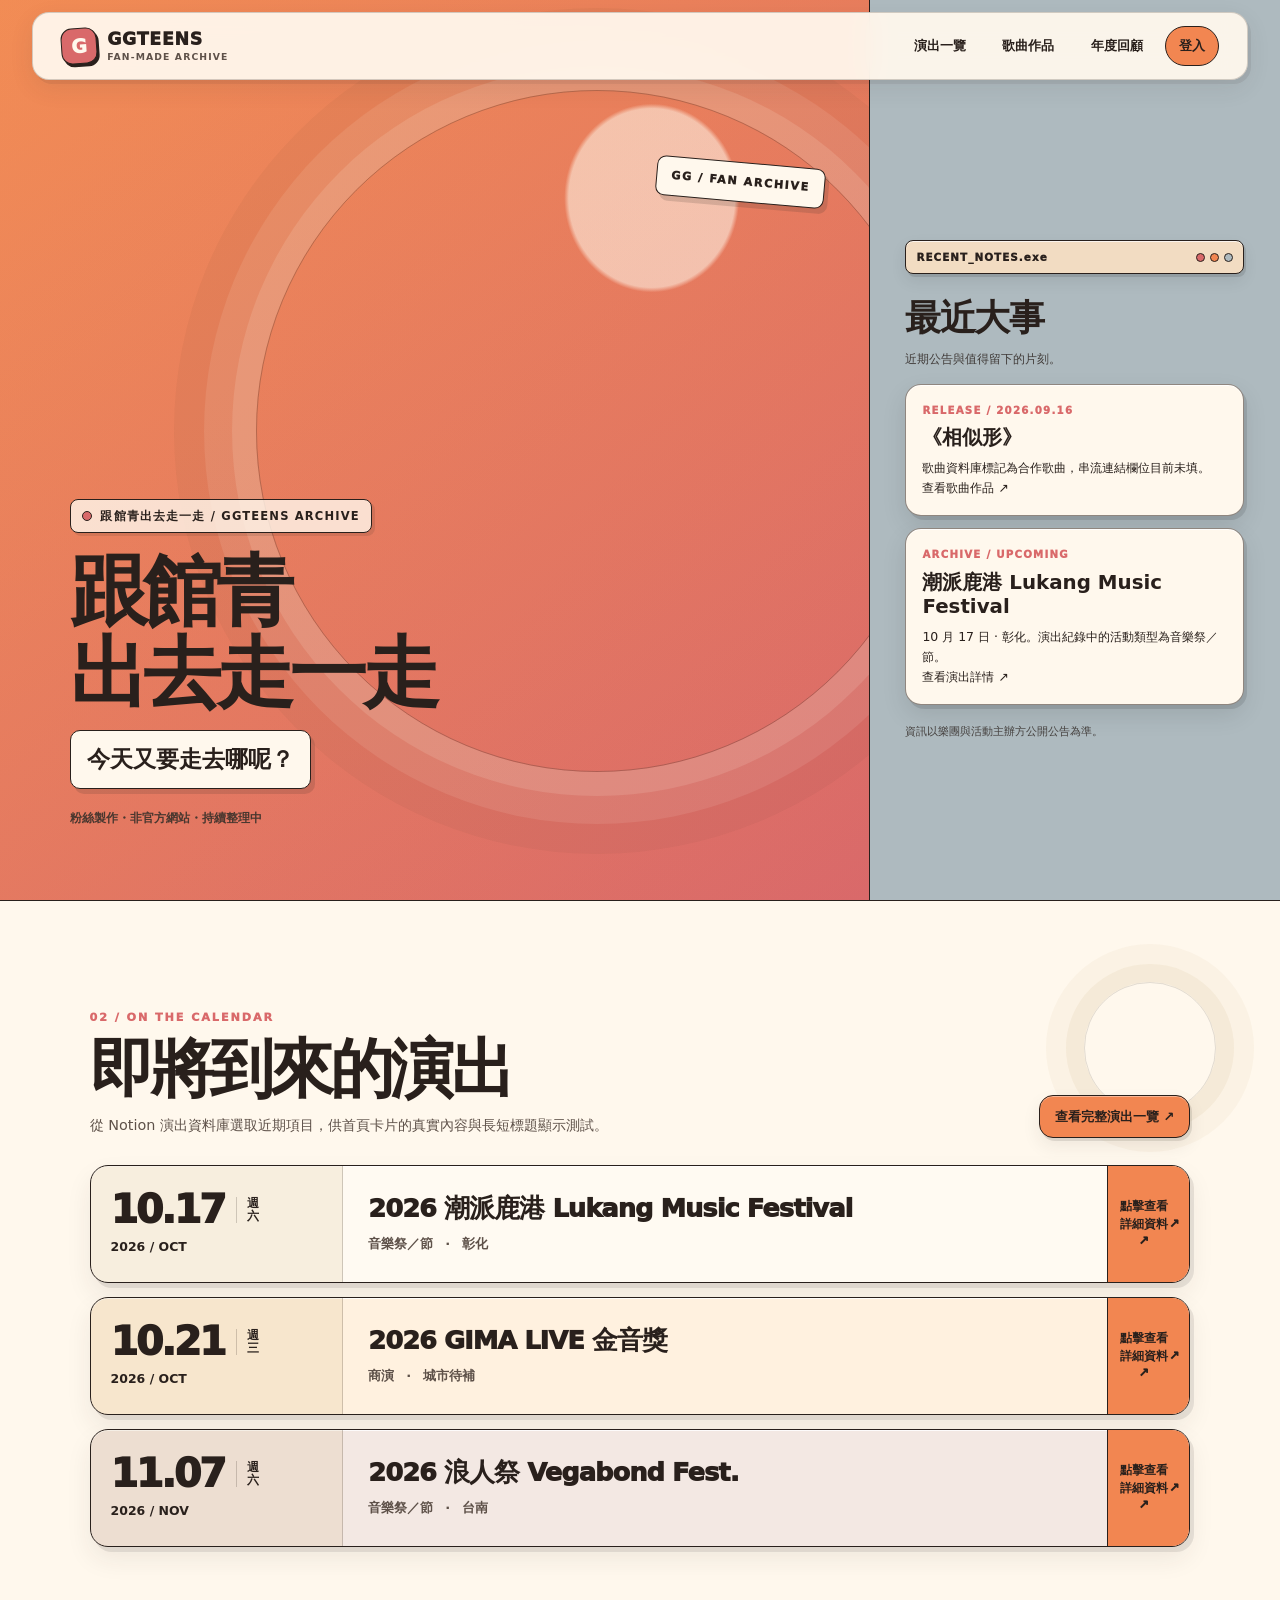
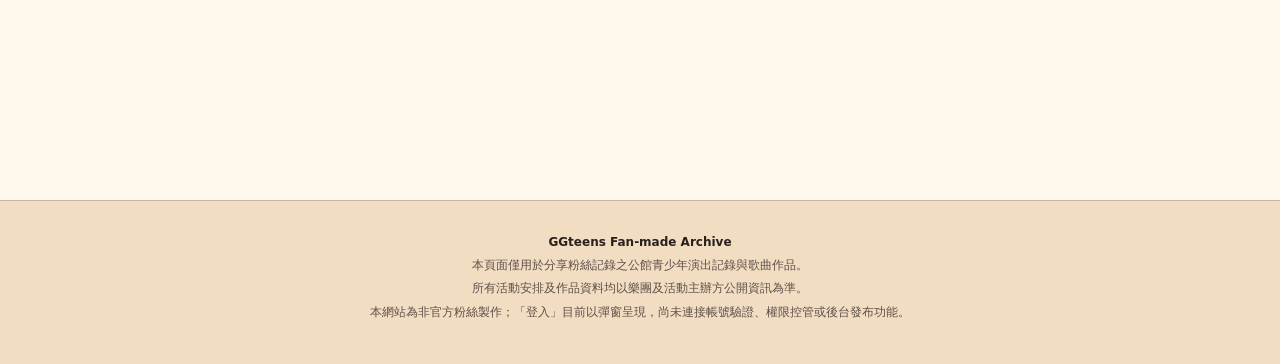
==== commit 3c1e13e3: "為首頁程式碼新增繁體中文註解" ====
--- a/index.html
+++ b/index.html
@@ -1,21 +1,34 @@
 <!doctype html>
+<!-- 設定頁面語言，供瀏覽器與輔助工具辨識。 -->
 <html lang="zh-Hant">
+<!-- 頁面中繼資料、標題與樣式資源。 -->
 <head>
+  <!-- 指定文件編碼，避免繁體中文亂碼。 -->
   <meta charset="utf-8">
+  <!-- 讓版面依裝置視窗寬度正確縮放。 -->
   <meta name="viewport" content="width=device-width, initial-scale=1">
+  <!-- 設定支援此功能的瀏覽器工具列主題色。 -->
   <meta name="theme-color" content="#F2DCC2">
+  <!-- 提供搜尋結果與分享預覽可使用的頁面摘要。 -->
   <meta name="description" content="GGteens 粉絲製作的樂團演出與作品紀錄。非官方網站。">
+  <!-- 設定瀏覽器分頁標題。 -->
   <title>跟館青出去走一走｜GGteens 粉絲紀錄</title>
+    <!-- 載入全站共用樣式表。 -->
     <link rel="stylesheet" href="css/style.css">
 </head>
+<!-- 頁面可見內容由此開始。 -->
 <body>
+  <!-- 頁面中繼資料、標題與樣式資源。 -->
   <header class="site-header">
+    <!-- 主要頁面導覽；Logo 負責返回首頁。 -->
     <nav class="navbar" aria-label="主要導覽">
+      <!-- 品牌 Logo 與首頁連結。 -->
       <a class="brand" href="index.html#mainpage" aria-label="回到首頁">
         <span class="brand-mark" aria-hidden="true">G</span>
         <span class="brand-word">GGTEENS<small>FAN-MADE ARCHIVE</small></span>
       </a>
       <div class="nav-spacer" aria-hidden="true"></div>
+      <!-- 各內容頁入口與固定的登入按鈕。 -->
       <div class="site-nav">
         
         <a href="page/last-event.html">演出一覽</a>
@@ -26,28 +39,38 @@
     </nav>
   </header>
 
+  <!-- 頁面主要內容區。 -->
   <main>
+    <!-- 首頁主視覺與最近大事的雙欄區域。 -->
     <section id="mainpage" aria-label="首頁主視覺與最近大事">
+      <!-- 首頁主視覺背景與主標題內容。 -->
       <div class="home">
+        <!-- 首頁標題、標語與非官方聲明。 -->
         <div class="home-copy">
           <span class="window-label">跟館青出去走一走 / GGTEENS ARCHIVE</span>
+          <!-- 頁面主要標題，搭配對應區塊的樣式設定。 -->
           <h1>跟館青<br>出去走一走</h1>
           <p>今天又要走去哪呢？</p>
           <div class="home-footnote">粉絲製作・非官方網站・持續整理中</div>
         </div>
       </div>
 
+      <!-- 最近大事資訊側欄。 -->
       <aside class="news" id="news" aria-labelledby="recent-news-title">
         <div class="window-bar"><span>RECENT_NOTES.exe</span><span class="window-controls" aria-hidden="true"><i></i><i></i><i></i></span></div>
+        <!-- 頁面主要標題，搭配對應區塊的樣式設定。 -->
         <h2 id="recent-news-title">最近大事</h2>
         <p class="news-intro">近期公告與值得留下的片刻。</p>
+        <!-- 最近大事卡片清單。 -->
         <div class="news-list">
+          <!-- 單筆最近大事內容與相關頁面連結。 -->
           <article class="news-card">
             <span class="tag">RELEASE / 2026.09.16</span>
             <h3>《相似形》</h3>
             <p>歌曲資料庫標記為合作歌曲，串流連結欄位目前未填。</p>
             <p><a class="source-link" href="page/portfolio.html">查看歌曲作品 ↗</a></p>
           </article>
+          <!-- 單筆最近大事內容與相關頁面連結。 -->
           <article class="news-card">
             <span class="tag">ARCHIVE / UPCOMING</span>
             <h3>潮派鹿港 Lukang Music Festival</h3>
@@ -59,19 +82,24 @@
       </aside>
     </section>
 
+    <!-- 首頁即將到來的演出區。 -->
     <section id="latest_event" aria-labelledby="upcoming-title">
       <div class="section-shell latest-event-shell">
+        <!-- 演出區標題、說明與完整列表入口。 -->
         <div class="section-heading-row latest-event-heading">
           <div>
             <span class="section-kicker">02 / ON THE CALENDAR</span>
+            <!-- 頁面主要標題，搭配對應區塊的樣式設定。 -->
             <h2 class="section-title" id="upcoming-title">即將到來的演出</h2>
             <p class="section-description">從 Notion 演出資料庫選取近期項目，供首頁卡片的真實內容與長短標題顯示測試。</p>
           </div>
           <a class="section-link" href="page/last-event.html">查看完整演出一覽 ↗</a>
         </div>
 
+        <!-- 首頁演出卡片清單，卡片資料由 data-details 提供。 -->
         <div id="upcoming-events" class="upcoming-events-list">
-          <article class="upcoming-event-card" aria-label="查看演出活動詳細資料：2026 潮派鹿港 Lukang Music Festival" data-details="[[&quot;演出時間&quot;,&quot;2026-10-17&quot;],[&quot;演出活動名稱&quot;,&quot;2026 潮派鹿港 Lukang Music Festival&quot;],[&quot;活動類型&quot;,&quot;音樂祭/節&quot;],[&quot;活動所在城市&quot;,&quot;中部 | 彰化&quot;],[&quot;活動詳細地點&quot;,&quot;區域：中部；地點名稱：彰化 • 鹿港 \\| 鹿港體育場；地點類型：戶外開放空間；城市：彰化&quot;],[&quot;資訊來源&quot;,&quot;https://www.instagram.com/p/DauAd0rEd6t/?img_index=2&quot;]]">
+          <!-- 單筆演出卡片；data-details 保存彈窗使用的欄位資料。 -->
+          <article class="upcoming-event-card" tabindex="0" role="button" aria-haspopup="dialog" aria-label="查看演出活動詳細資料：2026 潮派鹿港 Lukang Music Festival" data-details="[[&quot;演出時間&quot;,&quot;2026-10-17&quot;],[&quot;演出活動名稱&quot;,&quot;2026 潮派鹿港 Lukang Music Festival&quot;],[&quot;活動類型&quot;,&quot;音樂祭/節&quot;],[&quot;活動所在城市&quot;,&quot;中部 | 彰化&quot;],[&quot;活動詳細地點&quot;,&quot;區域：中部；地點名稱：彰化 • 鹿港 \\| 鹿港體育場；地點類型：戶外開放空間；城市：彰化&quot;],[&quot;資訊來源&quot;,&quot;https://www.instagram.com/p/DauAd0rEd6t/?img_index=2&quot;]]">
             <div class="upcoming-event-date-block">
               <div class="upcoming-event-date-row"><span class="upcoming-event-date">10.17</span><span class="upcoming-event-weekday"><span>週</span><span>六</span></span></div>
               <span class="upcoming-event-time">2026 / OCT</span>
@@ -82,7 +110,8 @@
             </div>
             <span class="upcoming-event-detail detail-hint">點擊查看詳細資料 ↗</span>
           </article>
-          <article class="upcoming-event-card" aria-label="查看演出活動詳細資料：2026 GIMA LIVE 金音獎" data-details="[[&quot;演出時間&quot;,&quot;2026-10-21 10:30:00Z ～ 2026-10-21 11:00:00Z&quot;],[&quot;演出活動名稱&quot;,&quot;2026 GIMA LIVE 金音獎&quot;],[&quot;活動類型&quot;,&quot;商演&quot;],[&quot;活動詳細地點&quot;,&quot;地點名稱：台北 • 大安 \\| Corner MAX&quot;]]">
+          <!-- 單筆演出卡片；data-details 保存彈窗使用的欄位資料。 -->
+          <article class="upcoming-event-card" tabindex="0" role="button" aria-haspopup="dialog" aria-label="查看演出活動詳細資料：2026 GIMA LIVE 金音獎" data-details="[[&quot;演出時間&quot;,&quot;2026-10-21 10:30:00Z ～ 2026-10-21 11:00:00Z&quot;],[&quot;演出活動名稱&quot;,&quot;2026 GIMA LIVE 金音獎&quot;],[&quot;活動類型&quot;,&quot;商演&quot;],[&quot;活動詳細地點&quot;,&quot;地點名稱：台北 • 大安 \\| Corner MAX&quot;]]">
             <div class="upcoming-event-date-block">
               <div class="upcoming-event-date-row"><span class="upcoming-event-date">10.21</span><span class="upcoming-event-weekday"><span>週</span><span>三</span></span></div>
               <span class="upcoming-event-time">2026 / OCT</span>
@@ -93,7 +122,8 @@
             </div>
             <span class="upcoming-event-detail detail-hint">點擊查看詳細資料 ↗</span>
           </article>
-          <article class="upcoming-event-card" aria-label="查看演出活動詳細資料：2026 浪人祭 Vegabond Fest." data-details="[[&quot;演出時間&quot;,&quot;2026-11-07&quot;],[&quot;演出活動名稱&quot;,&quot;2026 浪人祭 Vegabond Fest.&quot;],[&quot;活動類型&quot;,&quot;週&quot;],[&quot;活動所在城市&quot;,&quot;六&quot;]]">
+          <!-- 單筆演出卡片；data-details 保存彈窗使用的欄位資料。 -->
+          <article class="upcoming-event-card" tabindex="0" role="button" aria-haspopup="dialog" aria-label="查看演出活動詳細資料：2026 浪人祭 Vegabond Fest." data-details="[[&quot;演出時間&quot;,&quot;2026-11-07&quot;],[&quot;演出活動名稱&quot;,&quot;2026 浪人祭 Vegabond Fest.&quot;],[&quot;活動類型&quot;,&quot;週&quot;],[&quot;活動所在城市&quot;,&quot;六&quot;]]">
             <div class="upcoming-event-date-block">
               <div class="upcoming-event-date-row"><span class="upcoming-event-date">11.07</span><span class="upcoming-event-weekday"><span>週</span><span>六</span></span></div>
               <span class="upcoming-event-time">2026 / NOV</span>
@@ -107,33 +137,46 @@
         </div>
       </div>
     </section>
+  <!-- 主要內容區結束。 -->
   </main>
 
 
+  <!-- 演出與歌曲共用的詳細資料彈窗。 -->
   <dialog class="detail-dialog" id="detail-dialog" aria-labelledby="detail-dialog-title">
     <section class="detail-window">
+      <!-- 頁面中繼資料、標題與樣式資源。 -->
       <header class="detail-titlebar"><span class="detail-window-icon" aria-hidden="true">▣</span><span class="detail-titlebar-text" id="detail-dialog-title">DETAIL_VIEW.exe</span><button type="button" class="detail-close" aria-label="關閉詳細資料" title="關閉">×</button></header>
+      <!-- 彈窗動態插入資料欄位的容器。 -->
       <div class="detail-content"><div class="detail-property-list" id="detail-property-list"></div></div>
+      <!-- 詳細資料彈窗底部狀態列。 -->
       <footer class="detail-statusbar"><span>GGteens Fan-made Archive</span><span>DETAILS</span></footer>
     </section>
   </dialog>
 
+  <!-- 管理登入介面原型；目前尚未接入實際驗證。 -->
   <dialog class="login-dialog" id="login-dialog" aria-labelledby="login-dialog-title">
+    <!-- 登入彈窗內容容器。 -->
     <div class="login-dialog-inner">
       <div class="window-bar"><span>ADMIN_LOGIN.exe</span><span class="window-controls" aria-hidden="true"><i></i><i></i><i></i></span></div>
+      <!-- 頁面主要標題，搭配對應區塊的樣式設定。 -->
       <h2 id="login-dialog-title">管理登入</h2>
       <p>登入將以彈窗方式呈現；未來驗證成功後再進入後台管理頁面，不另設獨立登入頁。</p>
       <p>目前尚未連接帳號驗證與後台權限。此彈窗僅為介面預覽，不會收集或提交帳號資料。</p>
+      <!-- 登入彈窗操作按鈕區。 -->
       <div class="login-dialog-actions"><form method="dialog"><button class="close-button" type="submit">關閉</button></form></div>
     </div>
   </dialog>
 
+  <!-- 頁尾聲明與網站用途說明。 -->
   <footer class="site-footer" id="management-note">
     <p><strong>GGteens Fan-made Archive</strong></p>
     <p>本頁面僅用於分享粉絲記錄之公館青少年演出記錄與歌曲作品。</p>
     <p>所有活動安排及作品資料均以樂團及活動主辦方公開資訊為準。</p>
     <p>本網站為非官方粉絲製作；「登入」目前以彈窗呈現，尚未連接帳號驗證、權限控管或後台發布功能。</p>
   </footer>
+  <!-- 載入共用互動程式；defer 讓 HTML 解析後再執行。 -->
   <script src="js/main.js" defer></script>
+<!-- 可見頁面內容結束。 -->
 </body>
+<!-- HTML 文件結束。 -->
 </html>
--- a/css/style.css
+++ b/css/style.css
@@ -1,7 +1,7 @@
 :root{
-      --sand:#BF9A56;--cream:#F2DCC2;--paper:#fff8ed;--orange:#F2A663;
-      --coral:#F28651;--rose:#D9696A;--mist:#AEBABF;--ink:#332b27;
-      --muted:#706259;--line:rgba(51,43,39,.2);--teal:#437381;
+      --sand:#BF9A56;--cream:#F2DCC2;--paper:#fff8ed;--orange:#F28651;
+      --coral:#F28651;--rose:#D9696A;--mist:#AEBABF;--ink:#29201C;
+      --muted:#5E5149;--line:rgba(41,32,28,.2);--teal:#29201C;
       --deep-teal:#033E4E;--radius:18px;--shadow:6px 7px 0 rgba(51,43,39,.14);
     }
     *{box-sizing:border-box}
@@ -27,7 +27,7 @@
     .site-nav a.login:hover{background:var(--teal)}
     main>section{position:relative;scroll-margin-top:0}
     #mainpage{min-height:100svh;display:grid;grid-template-columns:minmax(0,3fr) minmax(280px,1fr);overflow:hidden;padding-top:0;background:var(--mist)}
-    .home{position:relative;isolation:isolate;min-width:0;min-height:100svh;display:flex;align-items:flex-end;overflow:hidden;padding:0 5vw 8vh;background:linear-gradient(130deg,rgba(242,166,99,.2),rgba(217,105,106,.12)),radial-gradient(ellipse at 75% 22%,rgba(255,248,237,.65) 0 9%,transparent 9.5%),linear-gradient(145deg,#F2A663 0%,#F28651 54%,#D9696A 100%)}
+    .home{position:relative;isolation:isolate;min-width:0;min-height:100svh;display:flex;align-items:flex-end;overflow:hidden;padding:0 5vw 8vh;background:linear-gradient(130deg,rgba(242,166,99,.2),rgba(217,105,106,.12)),radial-gradient(ellipse at 75% 22%,rgba(255,248,237,.65) 0 9%,transparent 9.5%),linear-gradient(145deg,#F28651 0%,#D9696A 100%)}
     .home:before{content:"";position:absolute;z-index:-1;width:min(60vw,680px);aspect-ratio:1;right:-8%;top:10%;border:1px solid rgba(51,43,39,.28);border-radius:50%;box-shadow:0 0 0 24px rgba(255,248,237,.12),0 0 0 52px rgba(255,248,237,.09),0 0 0 82px rgba(51,43,39,.045)}
     .home:after{content:"GG / FAN ARCHIVE";position:absolute;right:5%;top:18%;padding:10px 14px;background:var(--paper);border:1px solid var(--ink);border-radius:9px;box-shadow:4px 5px 0 rgba(51,43,39,.16);font-size:.7rem;font-weight:1000;letter-spacing:.14em;transform:rotate(5deg)}
     .home-copy{width:100%;max-width:900px;position:relative;z-index:1}
@@ -231,3 +231,48 @@
     box-shadow: 0 10px 20px rgba(51,43,39,.1), 1px 2px 0 rgba(51,43,39,.10), inset 0 1px 0 rgba(255,255,255,.5);
   }
 }
+/* 2026 公開端配色校正：六色規範；深青色僅保留少量復古裝飾 */
+
+:root{
+  --sand:#BF9A56;
+  --cream:#F2DCC2;
+  --paper:#FFF8ED;
+  --orange:#F28651;
+  --coral:#F28651;
+  --rose:#D9696A;
+  --mist:#AEBABF;
+  --ink:#29201C;
+  --muted:#5E5149;
+  --line:rgba(41,32,28,.2);
+  --teal:var(--ink);
+  --deep-teal:#033E4E;
+  --shadow:6px 7px 0 rgba(41,32,28,.14);
+}
+:focus-visible{outline-color:var(--orange)}
+.site-header{border-color:var(--line)}
+.site-nav a:hover{background:var(--orange);color:var(--ink)}
+.site-nav .login,
+.site-nav a.login{background:var(--orange);color:var(--ink)}
+.site-nav .login:hover,
+.site-nav a.login:hover{background:var(--rose);color:var(--ink)}
+#mainpage{background:var(--mist)}
+.news{background:var(--mist);color:var(--ink);border-left-color:var(--ink)}
+.news h2,.news p,.news .news-intro,.news .news-note{color:var(--ink)}
+.news .news-intro{opacity:.82}
+.news .news-note{opacity:.78}
+.section-title,
+.upcoming-event-card h3,
+.login-dialog h2,
+.archive-card h3,
+.song-card h3,
+.song-section-label{color:var(--ink)}
+.upcoming-event-time{color:var(--ink)}
+.filter-chip[aria-pressed="true"]{background:var(--orange);color:var(--ink)}
+.detail-hint{color:var(--ink)}
+.detail-window-icon{color:var(--ink)}
+.detail-property-value a{color:var(--ink)}
+.home-copy h1{color:var(--ink)}
+.home-copy p{color:var(--ink)}
+.login-dialog button.close-button{background:var(--orange);color:var(--ink)}
+/* 深青色僅用於復古視窗標題列等小面積裝飾，不用於內文與大標題 */
+
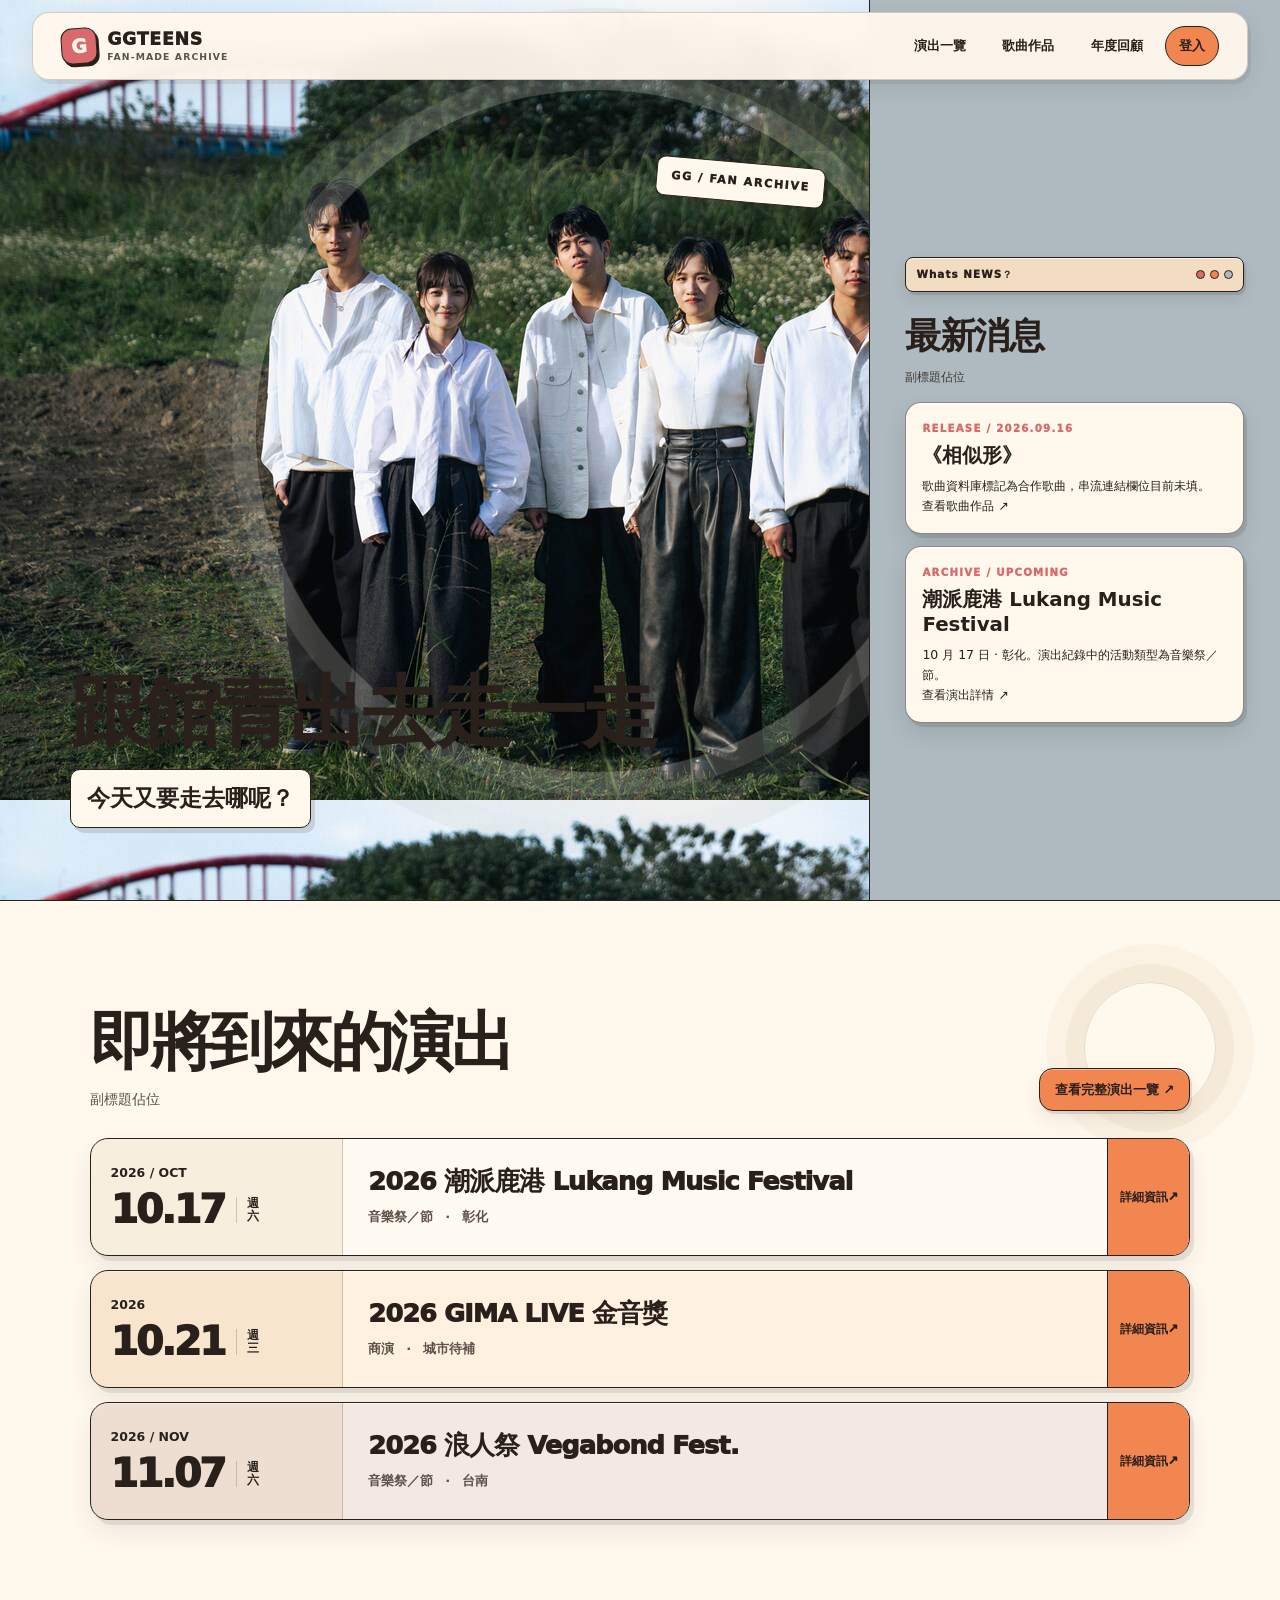
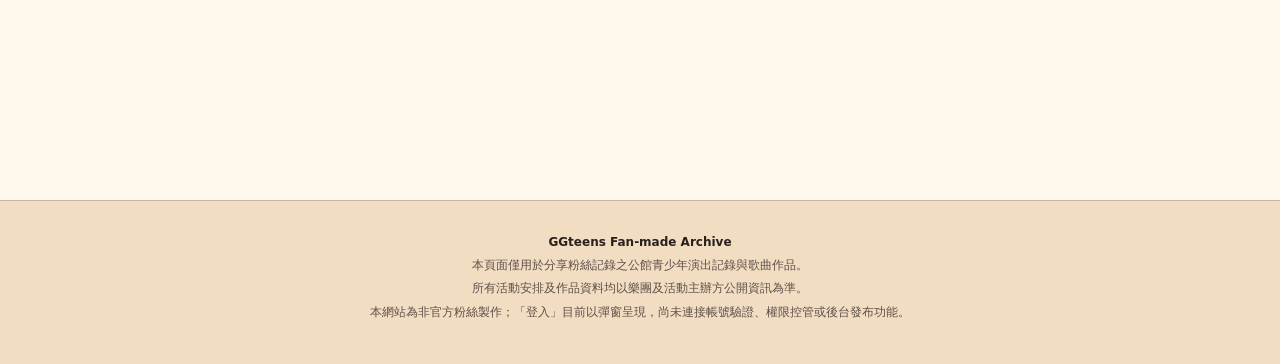
==== commit ff21745e: "修正 | 更新部分結構，字句優化及多餘內容刪除 部分程式碼段落分段，刪除不需要的文字段落，更換主頁banner圖片測試" ====
--- a/index.html
+++ b/index.html
@@ -47,20 +47,18 @@
       <div class="home">
         <!-- 首頁標題、標語與非官方聲明。 -->
         <div class="home-copy">
-          <span class="window-label">跟館青出去走一走 / GGTEENS ARCHIVE</span>
           <!-- 頁面主要標題，搭配對應區塊的樣式設定。 -->
-          <h1>跟館青<br>出去走一走</h1>
+          <h1>跟館青出去走一走</h1>
           <p>今天又要走去哪呢？</p>
-          <div class="home-footnote">粉絲製作・非官方網站・持續整理中</div>
         </div>
       </div>
 
       <!-- 最近大事資訊側欄。 -->
       <aside class="news" id="news" aria-labelledby="recent-news-title">
-        <div class="window-bar"><span>RECENT_NOTES.exe</span><span class="window-controls" aria-hidden="true"><i></i><i></i><i></i></span></div>
+        <div class="window-bar"><span>Whats NEWS？</span><span class="window-controls" aria-hidden="true"><i></i><i></i><i></i></span></div>
         <!-- 頁面主要標題，搭配對應區塊的樣式設定。 -->
-        <h2 id="recent-news-title">最近大事</h2>
-        <p class="news-intro">近期公告與值得留下的片刻。</p>
+        <h2 id="recent-news-title">最新消息</h2>
+        <p class="news-intro">副標題佔位</p>
         <!-- 最近大事卡片清單。 -->
         <div class="news-list">
           <!-- 單筆最近大事內容與相關頁面連結。 -->
@@ -78,7 +76,6 @@
             <p><a class="source-link" href="page/last-event.html">查看演出詳情 ↗</a></p>
           </article>
         </div>
-        <p class="news-note">資訊以樂團與活動主辦方公開公告為準。</p>
       </aside>
     </section>
 
@@ -88,10 +85,9 @@
         <!-- 演出區標題、說明與完整列表入口。 -->
         <div class="section-heading-row latest-event-heading">
           <div>
-            <span class="section-kicker">02 / ON THE CALENDAR</span>
             <!-- 頁面主要標題，搭配對應區塊的樣式設定。 -->
             <h2 class="section-title" id="upcoming-title">即將到來的演出</h2>
-            <p class="section-description">從 Notion 演出資料庫選取近期項目，供首頁卡片的真實內容與長短標題顯示測試。</p>
+            <p class="section-description">副標題佔位</p>
           </div>
           <a class="section-link" href="page/last-event.html">查看完整演出一覽 ↗</a>
         </div>
@@ -101,38 +97,42 @@
           <!-- 單筆演出卡片；data-details 保存彈窗使用的欄位資料。 -->
           <article class="upcoming-event-card" tabindex="0" role="button" aria-haspopup="dialog" aria-label="查看演出活動詳細資料：2026 潮派鹿港 Lukang Music Festival" data-details="[[&quot;演出時間&quot;,&quot;2026-10-17&quot;],[&quot;演出活動名稱&quot;,&quot;2026 潮派鹿港 Lukang Music Festival&quot;],[&quot;活動類型&quot;,&quot;音樂祭/節&quot;],[&quot;活動所在城市&quot;,&quot;中部 | 彰化&quot;],[&quot;活動詳細地點&quot;,&quot;區域：中部；地點名稱：彰化 • 鹿港 \\| 鹿港體育場；地點類型：戶外開放空間；城市：彰化&quot;],[&quot;資訊來源&quot;,&quot;https://www.instagram.com/p/DauAd0rEd6t/?img_index=2&quot;]]">
             <div class="upcoming-event-date-block">
-              <div class="upcoming-event-date-row"><span class="upcoming-event-date">10.17</span><span class="upcoming-event-weekday"><span>週</span><span>六</span></span></div>
               <span class="upcoming-event-time">2026 / OCT</span>
+			  <div class="upcoming-event-date-row"><span class="upcoming-event-date">10.17</span>
+			  <span class="upcoming-event-weekday"><span>週</span><span>六</span></span></div>
+              
             </div>
             <div class="upcoming-event-main">
               <h3>2026 潮派鹿港 Lukang Music Festival</h3>
               <div class="upcoming-event-meta"><span>音樂祭／節</span><span>·</span><span>彰化</span></div>
             </div>
-            <span class="upcoming-event-detail detail-hint">點擊查看詳細資料 ↗</span>
+            <span class="upcoming-event-detail detail-hint">詳細資訊</span>
           </article>
           <!-- 單筆演出卡片；data-details 保存彈窗使用的欄位資料。 -->
           <article class="upcoming-event-card" tabindex="0" role="button" aria-haspopup="dialog" aria-label="查看演出活動詳細資料：2026 GIMA LIVE 金音獎" data-details="[[&quot;演出時間&quot;,&quot;2026-10-21 10:30:00Z ～ 2026-10-21 11:00:00Z&quot;],[&quot;演出活動名稱&quot;,&quot;2026 GIMA LIVE 金音獎&quot;],[&quot;活動類型&quot;,&quot;商演&quot;],[&quot;活動詳細地點&quot;,&quot;地點名稱：台北 • 大安 \\| Corner MAX&quot;]]">
             <div class="upcoming-event-date-block">
-              <div class="upcoming-event-date-row"><span class="upcoming-event-date">10.21</span><span class="upcoming-event-weekday"><span>週</span><span>三</span></span></div>
-              <span class="upcoming-event-time">2026 / OCT</span>
+              <span class="upcoming-event-time">2026</span>
+			  <div class="upcoming-event-date-row"><span class="upcoming-event-date">10.21</span><span class="upcoming-event-weekday"><span>週</span><span>三</span></span></div>
+              
             </div>
             <div class="upcoming-event-main">
               <h3>2026 GIMA LIVE 金音獎</h3>
               <div class="upcoming-event-meta"><span>商演</span><span>·</span><span>城市待補</span></div>
             </div>
-            <span class="upcoming-event-detail detail-hint">點擊查看詳細資料 ↗</span>
+            <span class="upcoming-event-detail detail-hint">詳細資訊</span>
           </article>
           <!-- 單筆演出卡片；data-details 保存彈窗使用的欄位資料。 -->
           <article class="upcoming-event-card" tabindex="0" role="button" aria-haspopup="dialog" aria-label="查看演出活動詳細資料：2026 浪人祭 Vegabond Fest." data-details="[[&quot;演出時間&quot;,&quot;2026-11-07&quot;],[&quot;演出活動名稱&quot;,&quot;2026 浪人祭 Vegabond Fest.&quot;],[&quot;活動類型&quot;,&quot;週&quot;],[&quot;活動所在城市&quot;,&quot;六&quot;]]">
             <div class="upcoming-event-date-block">
-              <div class="upcoming-event-date-row"><span class="upcoming-event-date">11.07</span><span class="upcoming-event-weekday"><span>週</span><span>六</span></span></div>
               <span class="upcoming-event-time">2026 / NOV</span>
+			  <div class="upcoming-event-date-row"><span class="upcoming-event-date">11.07</span>
+			  <span class="upcoming-event-weekday"><span>週</span><span>六</span></span></div>
             </div>
             <div class="upcoming-event-main">
               <h3>2026 浪人祭 Vegabond Fest.</h3>
               <div class="upcoming-event-meta"><span>音樂祭／節</span><span>·</span><span>台南</span></div>
             </div>
-            <span class="upcoming-event-detail detail-hint">點擊查看詳細資料 ↗</span>
+            <span class="upcoming-event-detail detail-hint">詳細資訊</span>
           </article>
         </div>
       </div>
--- a/css/style.css
+++ b/css/style.css
@@ -1,158 +1,327 @@
+    /* 定義全站色彩、圓角與陰影等共用變數。 */
 :root{
       --sand:#BF9A56;--cream:#F2DCC2;--paper:#fff8ed;--orange:#F28651;
       --coral:#F28651;--rose:#D9696A;--mist:#AEBABF;--ink:#29201C;
       --muted:#5E5149;--line:rgba(41,32,28,.2);--teal:#29201C;
       --deep-teal:#033E4E;--radius:18px;--shadow:6px 7px 0 rgba(51,43,39,.14);
     }
+    /* 統一元素盒模型，讓尺寸計算更可預期。 */
     *{box-sizing:border-box}
+
+    /* 設定平滑捲動與固定導覽列的捲動留白。 */
     html{scroll-behavior:smooth;scroll-padding-top:88px}
+
+    /* 設定頁面預設字型、文字色、背景與行高。 */
     body{margin:0;background:var(--cream);color:var(--ink);font-family:Inter,"Noto Sans TC","PingFang TC","Microsoft JhengHei",system-ui,sans-serif;line-height:1.6}
+
+    /* 連結繼承文字顏色並移除預設底線。 */
     a{color:inherit;text-decoration:none}
+
+    /* 讓按鈕沿用網站文字字型。 */
     button{font:inherit}
+
+    /* 避免圖片超出容器寬度。 */
     img{display:block;max-width:100%}
+
+    /* 避免標題與段落中的長文字撐破版面。 */
     h1,h2,h3,p{overflow-wrap:anywhere}
+
+    /* 提供鍵盤操作時可辨識的焦點外框。 */
     :focus-visible{outline:3px solid var(--deep-teal);outline-offset:4px}
+
+    /* 固定頁首外觀、位置、層級與玻璃感背景。 */
     .site-header{position:fixed;z-index:50;top:12px;left:2.5%;width:95%;height:68px;background:rgba(255,248,237,.94);border:1px solid var(--line);border-radius:17px;box-shadow:4px 5px 0 rgba(51,43,39,.12);backdrop-filter:blur(12px)}
+
+    /* 排列 Logo、彈性留白與導覽項目。 */
     .navbar{height:100%;display:grid;grid-template-columns:auto 1fr auto;align-items:center;gap:24px;padding:0 22px}
+
+    /* 品牌標誌與文字的排列方式。 */
     .brand{display:flex;align-items:center;gap:10px;white-space:nowrap}
+
+    /* 品牌標誌與文字的排列方式。 */
     .brand-mark{width:36px;height:36px;display:grid;place-items:center;background:var(--rose);border:1px solid var(--ink);border-radius:11px;box-shadow:2px 3px 0 var(--ink);font-size:19px;font-weight:1000;color:var(--paper);transform:rotate(-4deg)}
+
+    /* 品牌標誌與文字的排列方式。 */
     .brand-word{font-size:1.08rem;line-height:1.05;font-weight:1000;letter-spacing:.045em}
+
+    /* 品牌標誌與文字的排列方式。 */
     .brand-word small{display:block;margin-top:4px;color:var(--muted);font-size:.58rem;letter-spacing:.12em;font-weight:800}
+
+    /* 導覽列中間的彈性佔位。 */
     .nav-spacer{min-width:0}
+
+    /* 導覽項目的排列、間距與互動狀態。 */
     .site-nav{display:flex;align-items:center;justify-content:flex-end;gap:8px}
+
+    /* 導覽項目的排列、間距與互動狀態。 */
     .site-nav a{padding:8px 13px;border:1px solid transparent;border-radius:999px;font-size:.84rem;font-weight:800;white-space:nowrap;transition:background .18s ease,transform .18s ease,border-color .18s ease}
+
+    /* 導覽項目的排列、間距與互動狀態。 */
     .site-nav a:hover{background:var(--orange);border-color:var(--ink);transform:translateY(-1px)}
+
+    /* 導覽項目的排列、間距與互動狀態。 */
     .site-nav .login{padding:8px 13px;border:1px solid var(--ink);border-radius:999px;background:var(--deep-teal);color:var(--paper);font-size:.84rem;font-weight:800;white-space:nowrap;cursor:pointer;transition:background .18s ease,transform .18s ease}
+
+    /* 導覽項目的排列、間距與互動狀態。 */
     .site-nav .login:hover{background:var(--teal);transform:translateY(-1px)}
+
+    /* 導覽項目的排列、間距與互動狀態。 */
     .site-nav a.login:hover{background:var(--teal)}
+    /* 設定主要區段的定位基準。 */
     main>section{position:relative;scroll-margin-top:0}
+    /* 首頁主視覺與最近大事的欄位比例。 */
     #mainpage{min-height:100svh;display:grid;grid-template-columns:minmax(0,3fr) minmax(280px,1fr);overflow:hidden;padding-top:0;background:var(--mist)}
-    .home{position:relative;isolation:isolate;min-width:0;min-height:100svh;display:flex;align-items:flex-end;overflow:hidden;padding:0 5vw 8vh;background:linear-gradient(130deg,rgba(242,166,99,.2),rgba(217,105,106,.12)),radial-gradient(ellipse at 75% 22%,rgba(255,248,237,.65) 0 9%,transparent 9.5%),linear-gradient(145deg,#F28651 0%,#D9696A 100%)}
+    /* 首頁主視覺的尺寸、背景與內容定位。 */
+    .home{
+    position: relative;
+    isolation: isolate;
+    min-width: 0;
+    min-height: 100svh;
+    display: flex;
+    align-items: flex-end;
+    overflow: hidden;
+    padding: 0 5vw 8vh;
+    background-position: 50% 22%,rgba(255,248,237,.65) 0 9%,transparent 9.5% ),linear-gradient( 145deg,#F28651 0%,#D9696A 100% );
+    background-image: url(../asset/img/banner/ONLYTEST_Main_BG.jpg);
+}
+    /* 首頁主視覺的尺寸、背景與內容定位。 */
     .home:before{content:"";position:absolute;z-index:-1;width:min(60vw,680px);aspect-ratio:1;right:-8%;top:10%;border:1px solid rgba(51,43,39,.28);border-radius:50%;box-shadow:0 0 0 24px rgba(255,248,237,.12),0 0 0 52px rgba(255,248,237,.09),0 0 0 82px rgba(51,43,39,.045)}
+    /* 首頁主視覺的尺寸、背景與內容定位。 */
     .home:after{content:"GG / FAN ARCHIVE";position:absolute;right:5%;top:18%;padding:10px 14px;background:var(--paper);border:1px solid var(--ink);border-radius:9px;box-shadow:4px 5px 0 rgba(51,43,39,.16);font-size:.7rem;font-weight:1000;letter-spacing:.14em;transform:rotate(5deg)}
+    /* 首頁主視覺的尺寸、背景與內容定位。 */
     .home-copy{width:100%;max-width:900px;position:relative;z-index:1}
-    .window-label{display:inline-flex;align-items:center;gap:8px;margin-bottom:18px;padding:7px 11px;background:rgba(255,248,237,.8);border:1px solid var(--ink);border-radius:8px;box-shadow:3px 3px 0 rgba(51,43,39,.12);font-size:.72rem;font-weight:900;letter-spacing:.1em}
-    .window-label:before{content:"";width:8px;height:8px;background:var(--rose);border:1px solid var(--ink);border-radius:50%}
+    /* 首頁主視覺的尺寸、背景與內容定位。 */
     .home-copy h1{max-width:850px;margin:0 0 16px;font-size:clamp(2.7rem,6.1vw,6.5rem);font-weight:1000;line-height:1.04;letter-spacing:-.065em}
+    /* 首頁主視覺的尺寸、背景與內容定位。 */
     .home-copy p{display:table;max-width:480px;margin:0;padding:10px 16px;background:var(--paper);border:1px solid var(--ink);border-radius:10px;box-shadow:4px 5px 0 rgba(51,43,39,.15);font-size:clamp(1.1rem,1.8vw,1.7rem);font-weight:850}
+    /* 首頁主視覺的尺寸、背景與內容定位。 */
     .home-footnote{margin:20px 0 0;font-size:.76rem;font-weight:750;color:#49372f}
+    /* 最近大事側欄的背景、排版與文字樣式。 */
     .news{min-width:0;min-height:100svh;display:flex;flex-direction:column;justify-content:center;padding:112px clamp(18px,2.3vw,34px) 38px;background:var(--deep-teal);color:var(--paper);border-left:1px solid var(--ink)}
+    /* 復古視窗標題列的外觀。 */
     .window-bar{display:flex;align-items:center;justify-content:space-between;gap:12px;margin-bottom:25px;padding:8px 10px;background:var(--cream);color:var(--ink);border:1px solid var(--ink);border-radius:8px;box-shadow:3px 4px 0 rgba(0,0,0,.15);font-size:.65rem;font-weight:950;letter-spacing:.1em}
+    /* 模擬視窗右側的圓形控制點。 */
     .window-controls{display:flex;gap:5px}
+    /* 模擬視窗右側的圓形控制點。 */
     .window-controls i{width:9px;height:9px;display:block;border:1px solid var(--ink);border-radius:50%;background:var(--orange)}
+    /* 模擬視窗右側的圓形控制點。 */
     .window-controls i:first-child{background:var(--rose)}
+    /* 模擬視窗右側的圓形控制點。 */
     .window-controls i:last-child{background:var(--mist)}
+    /* 最近大事側欄的背景、排版與文字樣式。 */
     .news h2{margin:0 0 18px;font-size:clamp(1.8rem,2.8vw,2.8rem);line-height:1.08;letter-spacing:-.045em}
+    /* 最近大事側欄的背景、排版與文字樣式。 */
     .news-intro{margin:-7px 0 15px;color:rgba(255,248,237,.76);font-size:.78rem}
+    /* 最近大事側欄的背景、排版與文字樣式。 */
     .news-list{display:flex;flex-direction:column;gap:12px}
+    /* 最近大事側欄的背景、排版與文字樣式。 */
     .news-card{padding:17px 16px;background:var(--paper);color:var(--ink);border:1px solid rgba(51,43,39,.55);border-radius:12px;box-shadow:4px 5px 0 rgba(0,0,0,.16)}
+    /* 最近大事側欄的背景、排版與文字樣式。 */
     .news-card .tag{display:block;margin-bottom:8px;color:var(--rose);font-size:.64rem;font-weight:1000;letter-spacing:.12em}
+    /* 最近大事側欄的背景、排版與文字樣式。 */
     .news-card h3{margin:0 0 7px;font-size:clamp(1.05rem,1.55vw,1.35rem);line-height:1.25}
+    /* 最近大事側欄的背景、排版與文字樣式。 */
     .news-card p{margin:0;color:var(--muted);font-size:.78rem;line-height:1.6}
+    /* 最近大事側欄的背景、排版與文字樣式。 */
     .news-note{margin:18px 0 0;color:rgba(255,248,237,.7);font-size:.67rem}
+    /* 首頁演出區的背景、留白與區段高度。 */
     #latest_event{min-height:100svh;padding:108px 7vw 62px;background:var(--paper);border-top:1px solid var(--ink);overflow:hidden}
+    /* 首頁演出區的背景、留白與區段高度。 */
     #latest_event:before{content:"";position:absolute;right:5%;top:9%;width:130px;height:130px;border:1px solid rgba(51,43,39,.14);border-radius:50%;box-shadow:0 0 0 18px rgba(191,154,86,.09),0 0 0 38px rgba(191,154,86,.06);pointer-events:none}
+    /* 首頁內容區標題、說明或連結的版面樣式。 */
     .section-shell{position:relative;z-index:1;width:min(1240px,100%);height:100%;margin:0 auto;display:flex;flex-direction:column}
+    /* 首頁內容區標題、說明或連結的版面樣式。 */
     .section-heading-row{display:flex;justify-content:space-between;align-items:flex-end;gap:28px;margin-bottom:27px}
+    /* 首頁內容區標題、說明或連結的版面樣式。 */
     .section-kicker{display:block;margin-bottom:9px;color:var(--rose);font-size:.7rem;font-weight:1000;letter-spacing:.17em}
+    /* 首頁內容區標題、說明或連結的版面樣式。 */
     .section-title{margin:0;color:var(--deep-teal);font-size:clamp(2.4rem,5vw,4.7rem);font-weight:1000;line-height:1.04;letter-spacing:-.06em}
+    /* 首頁內容區標題、說明或連結的版面樣式。 */
     .section-link{flex:0 0 auto;padding:10px 15px;background:var(--orange);border:1px solid var(--ink);border-radius:999px;box-shadow:3px 4px 0 rgba(51,43,39,.18);font-size:.82rem;font-weight:900;transition:transform .18s ease,box-shadow .18s ease}
+    /* 首頁內容區標題、說明或連結的版面樣式。 */
     .section-link:hover{transform:translate(2px,2px);box-shadow:1px 2px 0 rgba(51,43,39,.18)}
+    /* 首頁內容區標題、說明或連結的版面樣式。 */
     .section-description{max-width:600px;margin:12px 0 0;color:var(--muted);font-size:.9rem}
+    /* 演出卡片清單的垂直排列與間距。 */
     .upcoming-events-list{display:flex;flex:1 1 auto;min-height:0;flex-direction:column;gap:14px}
+    /* 演出卡片的網格、配色或互動狀態。 */
     .upcoming-event-card{width:100%;min-height:118px;flex:1 1 0;display:grid;grid-template-columns:minmax(150px,23%) minmax(0,1fr) 82px;align-items:stretch;gap:0;padding:0;background:#fffaf2;border:1px solid var(--ink);border-radius:14px;box-shadow:var(--shadow);overflow:hidden;transition:transform .18s ease,box-shadow .18s ease}
+    /* 演出卡片的網格、配色或互動狀態。 */
     .upcoming-event-card:nth-child(2){background:#fff1df}
+    /* 演出卡片的網格、配色或互動狀態。 */
     .upcoming-event-card:nth-child(3){background:#f3e8e3}
+    /* 演出卡片的網格、配色或互動狀態。 */
     .upcoming-event-card:hover,.upcoming-event-card:focus-visible{transform:translate(2px,2px);box-shadow:3px 4px 0 rgba(51,43,39,.12)}
+    /* 演出日期與日期區塊的排版。 */
     .upcoming-event-date-block{min-width:0;display:flex;flex-direction:column;justify-content:center;gap:7px;padding:17px 20px;background:rgba(191,154,86,.13);border-right:1px solid var(--line)}
+    /* 演出日期與日期區塊的排版。 */
     .upcoming-event-date-row{display:flex;align-items:center;gap:12px}
+    /* 演出日期與日期區塊的排版。 */
     .upcoming-event-date{font-size:clamp(1.8rem,3.1vw,3.2rem);font-weight:1000;line-height:1;letter-spacing:-.06em;font-variant-numeric:tabular-nums}
+    /* 設定此選擇器對應元素的版面、外觀或互動狀態。 */
     .upcoming-event-weekday{display:flex;flex-direction:column;align-items:center;padding-left:10px;border-left:1px solid var(--line);font-size:.72rem;font-weight:900;line-height:1.15}
+    /* 設定此選擇器對應元素的版面、外觀或互動狀態。 */
     .upcoming-event-time{font-size:.78rem;font-weight:850;color:var(--teal)}
+    /* 演出名稱與資訊的內容區。 */
     .upcoming-event-main{min-width:0;display:flex;flex-direction:column;justify-content:center;padding:17px 25px}
+    /* 演出卡片的網格、配色或互動狀態。 */
     .upcoming-event-card h3{margin:0;color:var(--deep-teal);font-size:clamp(1.15rem,2vw,1.9rem);font-weight:1000;line-height:1.2;letter-spacing:-.035em}
+    /* 演出類型、城市等次要資訊。 */
     .upcoming-event-meta{display:flex;flex-wrap:wrap;align-items:center;gap:6px 12px;margin-top:9px;color:var(--muted);font-size:.82rem;font-weight:750}
+    /* 演出卡片的詳細資料提示區。 */
     .upcoming-event-detail{display:flex;align-items:center;justify-content:center;padding:10px;background:var(--coral);border-left:1px solid var(--ink);font-size:.78rem;font-weight:1000;line-height:1.4;text-align:center}
+    /* 演出卡片的詳細資料提示區。 */
     .upcoming-event-detail:after{content:" ↗";display:block}
+    /* 首頁內容區標題、說明或連結的版面樣式。 */
     .section-empty{margin:0;padding:28px;background:var(--cream);border:1px dashed var(--sand);border-radius:12px;color:var(--muted)}
+    /* 全站頁尾的背景、分隔線與文字樣式。 */
     .site-footer{padding:28px 24px 38px;background:var(--cream);border-top:1px solid var(--line);text-align:center;color:var(--muted);font-size:.75rem}
+    /* 全站頁尾的背景、分隔線與文字樣式。 */
     .site-footer p{margin:4px 0}
+    /* 全站頁尾的背景、分隔線與文字樣式。 */
     .site-footer strong{color:var(--ink)}
+    /* 依螢幕尺寸或使用者偏好調整版面與動態效果。 */
     @media(max-width:900px){
+    /* 首頁主視覺與最近大事的欄位比例。 */
       #mainpage{grid-template-columns:minmax(0,2fr) minmax(260px,1fr)}
+    /* 首頁主視覺的尺寸、背景與內容定位。 */
       .home{padding-left:4vw;padding-right:4vw}
+    /* 首頁主視覺的尺寸、背景與內容定位。 */
       .home-copy h1{font-size:clamp(2.6rem,6vw,4.6rem)}
+    /* 最近大事側欄的背景、排版與文字樣式。 */
       .news{padding-left:18px;padding-right:18px}
+    /* 首頁演出區的背景、留白與區段高度。 */
       #latest_event{padding-left:5vw;padding-right:5vw}
+    /* 演出卡片的網格、配色或互動狀態。 */
       .upcoming-event-card{grid-template-columns:minmax(130px,24%) minmax(0,1fr) 68px}
+    /* 演出名稱與資訊的內容區。 */
       .upcoming-event-main{padding:16px}
     }
+    /* 依螢幕尺寸或使用者偏好調整版面與動態效果。 */
     @media(max-width:700px){
+    /* 固定頁首外觀、位置、層級與玻璃感背景。 */
       .site-header{top:8px;left:3%;width:94%;height:auto;min-height:62px}
+    /* 排列 Logo、彈性留白與導覽項目。 */
       .navbar{grid-template-columns:1fr;gap:7px;padding:10px 13px}
+    /* 品牌標誌與文字的排列方式。 */
       .brand{justify-self:center}
+    /* 品牌標誌與文字的排列方式。 */
       .brand-mark{width:28px;height:28px;font-size:15px}
+    /* 品牌標誌與文字的排列方式。 */
       .brand-word{font-size:.92rem}
+    /* 品牌標誌與文字的排列方式。 */
       .brand-word small{font-size:.52rem}
+    /* 導覽列中間的彈性佔位。 */
       .nav-spacer{display:none}
+    /* 導覽項目的排列、間距與互動狀態。 */
       .site-nav{justify-content:center;flex-wrap:wrap;gap:3px}
+    /* 導覽項目的排列、間距與互動狀態。 */
       .site-nav a,.site-nav .login{padding:6px 9px;font-size:.72rem}
+    /* 首頁主視覺與最近大事的欄位比例。 */
       #mainpage{grid-template-columns:1fr;min-height:auto;padding-top:0}
+    /* 首頁主視覺的尺寸、背景與內容定位。 */
       .home{min-height:76svh;padding:0 24px 48px}
+    /* 首頁主視覺的尺寸、背景與內容定位。 */
       .home:before{width:85vw;right:-24%;top:18%}
+    /* 首頁主視覺的尺寸、背景與內容定位。 */
       .home:after{top:22%;right:7%;font-size:.58rem}
+    /* 首頁主視覺的尺寸、背景與內容定位。 */
       .home-copy{padding-top:145px}
+    /* 首頁主視覺的尺寸、背景與內容定位。 */
       .home-copy h1{font-size:clamp(2.7rem,11vw,4.6rem)}
+    /* 首頁主視覺的尺寸、背景與內容定位。 */
       .home-copy p{font-size:1.1rem}
+    /* 最近大事側欄的背景、排版與文字樣式。 */
       .news{min-height:auto;padding:30px 22px 34px;border-left:0;border-top:1px solid var(--ink)}
+    /* 復古視窗標題列的外觀。 */
       .window-bar{margin-bottom:18px}
+    /* 最近大事側欄的背景、排版與文字樣式。 */
       .news h2{font-size:2rem}
+    /* 最近大事側欄的背景、排版與文字樣式。 */
       .news-list{display:grid;grid-template-columns:repeat(2,minmax(0,1fr))}
+    /* 最近大事側欄的背景、排版與文字樣式。 */
       .news-card{padding:14px}
+    /* 首頁演出區的背景、留白與區段高度。 */
       #latest_event{min-height:0;padding:82px 20px 45px;overflow:visible}
+    /* 首頁演出區的背景、留白與區段高度。 */
       #latest_event:before{width:80px;height:80px;right:6%;top:5%}
+    /* 首頁內容區標題、說明或連結的版面樣式。 */
       .section-heading-row{align-items:flex-start;flex-direction:column;gap:16px;margin-bottom:22px}
+    /* 首頁內容區標題、說明或連結的版面樣式。 */
       .section-title{font-size:clamp(2.4rem,10vw,3.7rem)}
+    /* 首頁內容區標題、說明或連結的版面樣式。 */
       .section-description{font-size:.82rem}
+    /* 演出卡片清單的垂直排列與間距。 */
       .upcoming-events-list{gap:14px}
+    /* 演出卡片的網格、配色或互動狀態。 */
       .upcoming-event-card{grid-template-columns:105px minmax(0,1fr);min-height:0;flex:0 0 auto}
+    /* 演出日期與日期區塊的排版。 */
       .upcoming-event-date-block{padding:15px 11px}
+    /* 演出日期與日期區塊的排版。 */
       .upcoming-event-date-row{gap:7px}
+    /* 演出日期與日期區塊的排版。 */
       .upcoming-event-date{font-size:1.7rem}
+    /* 設定此選擇器對應元素的版面、外觀或互動狀態。 */
       .upcoming-event-weekday{padding-left:6px;font-size:.65rem}
+    /* 演出名稱與資訊的內容區。 */
       .upcoming-event-main{padding:16px 13px}
+    /* 演出卡片的網格、配色或互動狀態。 */
       .upcoming-event-card h3{font-size:1.05rem}
+    /* 演出類型、城市等次要資訊。 */
       .upcoming-event-meta{font-size:.72rem;gap:4px 8px}
+    /* 演出卡片的詳細資料提示區。 */
       .upcoming-event-detail{grid-column:1/-1;padding:8px;border-top:1px solid var(--ink);border-left:0;font-size:.72rem}
+    /* 演出卡片的詳細資料提示區。 */
       .upcoming-event-detail:after{content:""}
+    /* 全站頁尾的背景、分隔線與文字樣式。 */
       .site-footer{padding-bottom:30px}
     }
+    /* 依螢幕尺寸或使用者偏好調整版面與動態效果。 */
     @media(max-width:390px){
+    /* 導覽項目的排列、間距與互動狀態。 */
       .site-nav a,.site-nav .login{padding:6px 7px;font-size:.67rem}
+    /* 最近大事側欄的背景、排版與文字樣式。 */
       .news-list{grid-template-columns:1fr}
+    /* 首頁主視覺的尺寸、背景與內容定位。 */
       .home{min-height:72svh}
+    /* 演出卡片的網格、配色或互動狀態。 */
       .upcoming-event-card{grid-template-columns:92px minmax(0,1fr)}
+    /* 演出日期與日期區塊的排版。 */
       .upcoming-event-date{font-size:1.45rem}
     }
+    /* 依螢幕尺寸或使用者偏好調整版面與動態效果。 */
     @media(prefers-reduced-motion:reduce){html{scroll-behavior:auto}*,*:before,*:after{transition:none!important}}
 
 /* 管理登入彈窗 */
+    /* 管理登入彈窗的尺寸、遮罩與操作按鈕樣式。 */
 .login-dialog { width:min(92vw,480px); padding:0; color:var(--ink); background:var(--paper); border:1px solid var(--ink); border-radius:18px; box-shadow:8px 9px 0 rgba(51,43,39,.2); }
+    /* 管理登入彈窗的尺寸、遮罩與操作按鈕樣式。 */
 .login-dialog::backdrop { background:rgba(3,62,78,.58); backdrop-filter:blur(4px); }
+    /* 管理登入彈窗的尺寸、遮罩與操作按鈕樣式。 */
 .login-dialog-inner { padding:clamp(24px,5vw,36px); }
+    /* 管理登入彈窗的尺寸、遮罩與操作按鈕樣式。 */
 .login-dialog .window-bar { margin-bottom:22px; }
+    /* 管理登入彈窗的尺寸、遮罩與操作按鈕樣式。 */
 .login-dialog h2 { margin:0 0 12px; color:var(--deep-teal); font-size:clamp(1.7rem,5vw,2.2rem); line-height:1.15; }
+    /* 管理登入彈窗的尺寸、遮罩與操作按鈕樣式。 */
 .login-dialog p { margin:0 0 18px; color:var(--muted); font-size:.92rem; }
+    /* 管理登入彈窗的尺寸、遮罩與操作按鈕樣式。 */
 .login-dialog-actions { display:flex; justify-content:flex-end; gap:10px; margin-top:24px; }
+    /* 管理登入彈窗的尺寸、遮罩與操作按鈕樣式。 */
 .login-dialog button { padding:9px 16px; border:1px solid var(--ink); border-radius:999px; background:var(--orange); color:var(--ink); font-weight:900; cursor:pointer; }
+    /* 管理登入彈窗的尺寸、遮罩與操作按鈕樣式。 */
 .login-dialog button.close-button { background:var(--deep-teal); color:var(--paper); }
+    /* 設定此選擇器對應元素的版面、外觀或互動狀態。 */
 body:has(.login-dialog[open]) { overflow:hidden; }
+    /* 依螢幕尺寸或使用者偏好調整版面與動態效果。 */
 @media(max-width:700px) { .login-dialog { max-width:calc(100vw - 28px); } }
 
 
 
 /* 電腦版視覺微調：復古視窗框架搭配柔和 Claymorphism 層次 */
+    /* 依螢幕尺寸或使用者偏好調整版面與動態效果。 */
 @media (min-width: 701px) {
+    /* 固定頁首外觀、位置、層級與玻璃感背景。 */
   .site-header {
     left: 50%;
     width: min(95%, 1440px);
@@ -160,72 +329,88 @@
     box-shadow: 0 8px 24px rgba(51,43,39,.09), 3px 4px 0 rgba(51,43,39,.08);
   }
 
+    /* 排列 Logo、彈性留白與導覽項目。 */
   .navbar {
     gap: clamp(16px, 2vw, 30px);
     padding-inline: clamp(18px, 2.2vw, 32px);
   }
 
+    /* 導覽項目的排列、間距與互動狀態。 */
   .site-nav {
     gap: clamp(4px, .65vw, 10px);
   }
 
+    /* 導覽項目的排列、間距與互動狀態。 */
   .site-nav a {
     transition: background .2s ease, transform .2s ease, border-color .2s ease, box-shadow .2s ease;
   }
 
+    /* 首頁主視覺與最近大事的欄位比例。 */
   #mainpage {
     grid-template-columns: minmax(0, 1.9fr) minmax(320px, .9fr);
   }
 
+    /* 首頁主視覺的尺寸、背景與內容定位。 */
   .home {
     padding-left: clamp(48px, 5.5vw, 104px);
     padding-right: clamp(40px, 4.5vw, 84px);
   }
 
+    /* 首頁主視覺的尺寸、背景與內容定位。 */
   .home-copy {
     max-width: 980px;
   }
 
+    /* 最近大事側欄的背景、排版與文字樣式。 */
   .news {
     padding: 124px clamp(24px, 2.8vw, 46px) 44px;
   }
 
+    /* 最近大事側欄的背景、排版與文字樣式。 */
   .news-card {
     border-radius: 16px;
     box-shadow: 0 10px 24px rgba(0,0,0,.10), 3px 4px 0 rgba(0,0,0,.10), inset 0 1px 0 rgba(255,255,255,.85);
     transition: transform .2s ease, box-shadow .2s ease;
   }
 
+    /* 最近大事側欄的背景、排版與文字樣式。 */
   .news-card:hover {
     transform: translateY(-2px);
     box-shadow: 0 14px 28px rgba(0,0,0,.13), 2px 3px 0 rgba(0,0,0,.08), inset 0 1px 0 rgba(255,255,255,.9);
   }
 
+    /* 復古視窗標題列的外觀。 */
   .window-bar {
     box-shadow: 0 7px 16px rgba(0,0,0,.08), 2px 3px 0 rgba(0,0,0,.10), inset 0 1px 0 rgba(255,255,255,.7);
   }
 
+    /* 首頁演出區的背景、留白與區段高度。 */
   #latest_event {
     padding-left: clamp(64px, 7vw, 132px);
     padding-right: clamp(64px, 7vw, 132px);
   }
 
+    /* 演出卡片的網格、配色或互動狀態。 */
   .upcoming-event-card {
     border-radius: 18px;
     box-shadow: 0 12px 26px rgba(51,43,39,.08), 4px 5px 0 rgba(51,43,39,.10), inset 0 1px 0 rgba(255,255,255,.85);
   }
 
+    /* 演出卡片的網格、配色或互動狀態。 */
   .upcoming-event-card:hover,
+    /* 演出卡片的網格、配色或互動狀態。 */
   .upcoming-event-card:focus-visible {
     transform: translateY(-2px);
     box-shadow: 0 16px 30px rgba(51,43,39,.11), 2px 3px 0 rgba(51,43,39,.08), inset 0 1px 0 rgba(255,255,255,.9);
   }
 
+    /* 首頁內容區標題、說明或連結的版面樣式。 */
   .section-link {
     border-radius: 14px;
     box-shadow: 0 8px 18px rgba(51,43,39,.08), 2px 3px 0 rgba(51,43,39,.12), inset 0 1px 0 rgba(255,255,255,.4);
   }
 
+    /* 首頁內容區標題、說明或連結的版面樣式。 */
   .section-link:hover {
     transform: translateY(-1px);
     box-shadow: 0 10px 20px rgba(51,43,39,.1), 1px 2px 0 rgba(51,43,39,.10), inset 0 1px 0 rgba(255,255,255,.5);
@@ -233,6 +418,7 @@
 }
 /* 2026 公開端配色校正：六色規範；深青色僅保留少量復古裝飾 */
 
+    /* 定義全站色彩、圓角與陰影等共用變數。 */
 :root{
   --sand:#BF9A56;
   --cream:#F2DCC2;
@@ -248,31 +434,56 @@
   --deep-teal:#033E4E;
   --shadow:6px 7px 0 rgba(41,32,28,.14);
 }
+    /* 提供鍵盤操作時可辨識的焦點外框。 */
 :focus-visible{outline-color:var(--orange)}
+    /* 固定頁首外觀、位置、層級與玻璃感背景。 */
 .site-header{border-color:var(--line)}
+    /* 導覽項目的排列、間距與互動狀態。 */
 .site-nav a:hover{background:var(--orange);color:var(--ink)}
+    /* 導覽項目的排列、間距與互動狀態。 */
 .site-nav .login,
+    /* 導覽項目的排列、間距與互動狀態。 */
 .site-nav a.login{background:var(--orange);color:var(--ink)}
+    /* 導覽項目的排列、間距與互動狀態。 */
 .site-nav .login:hover,
+    /* 導覽項目的排列、間距與互動狀態。 */
 .site-nav a.login:hover{background:var(--rose);color:var(--ink)}
+    /* 首頁主視覺與最近大事的欄位比例。 */
 #mainpage{background:var(--mist)}
+    /* 最近大事側欄的背景、排版與文字樣式。 */
 .news{background:var(--mist);color:var(--ink);border-left-color:var(--ink)}
+    /* 最近大事側欄的背景、排版與文字樣式。 */
 .news h2,.news p,.news .news-intro,.news .news-note{color:var(--ink)}
+    /* 最近大事側欄的背景、排版與文字樣式。 */
 .news .news-intro{opacity:.82}
+    /* 最近大事側欄的背景、排版與文字樣式。 */
 .news .news-note{opacity:.78}
+    /* 首頁內容區標題、說明或連結的版面樣式。 */
 .section-title,
+    /* 演出卡片的網格、配色或互動狀態。 */
 .upcoming-event-card h3,
+    /* 管理登入彈窗的尺寸、遮罩與操作按鈕樣式。 */
 .login-dialog h2,
+    /* 演出或歌曲列表頁的容器、卡片與狀態樣式。 */
 .archive-card h3,
+    /* 歌曲卡片、標籤或歌曲資訊區的樣式。 */
 .song-card h3,
+    /* 歌曲卡片、標籤或歌曲資訊區的樣式。 */
 .song-section-label{color:var(--ink)}
+    /* 設定此選擇器對應元素的版面、外觀或互動狀態。 */
 .upcoming-event-time{color:var(--ink)}
+    /* 分類篩選按鈕及已選取狀態。 */
 .filter-chip[aria-pressed="true"]{background:var(--orange);color:var(--ink)}
+    /* 詳細資料彈窗的標題列、欄位與連結樣式。 */
 .detail-hint{color:var(--ink)}
+    /* 詳細資料彈窗的標題列、欄位與連結樣式。 */
 .detail-window-icon{color:var(--ink)}
+    /* 詳細資料彈窗的標題列、欄位與連結樣式。 */
 .detail-property-value a{color:var(--ink)}
+    /* 首頁主視覺的尺寸、背景與內容定位。 */
 .home-copy h1{color:var(--ink)}
+    /* 首頁主視覺的尺寸、背景與內容定位。 */
 .home-copy p{color:var(--ink)}
+    /* 管理登入彈窗的尺寸、遮罩與操作按鈕樣式。 */
 .login-dialog button.close-button{background:var(--orange);color:var(--ink)}
 /* 深青色僅用於復古視窗標題列等小面積裝飾，不用於內文與大標題 */
-
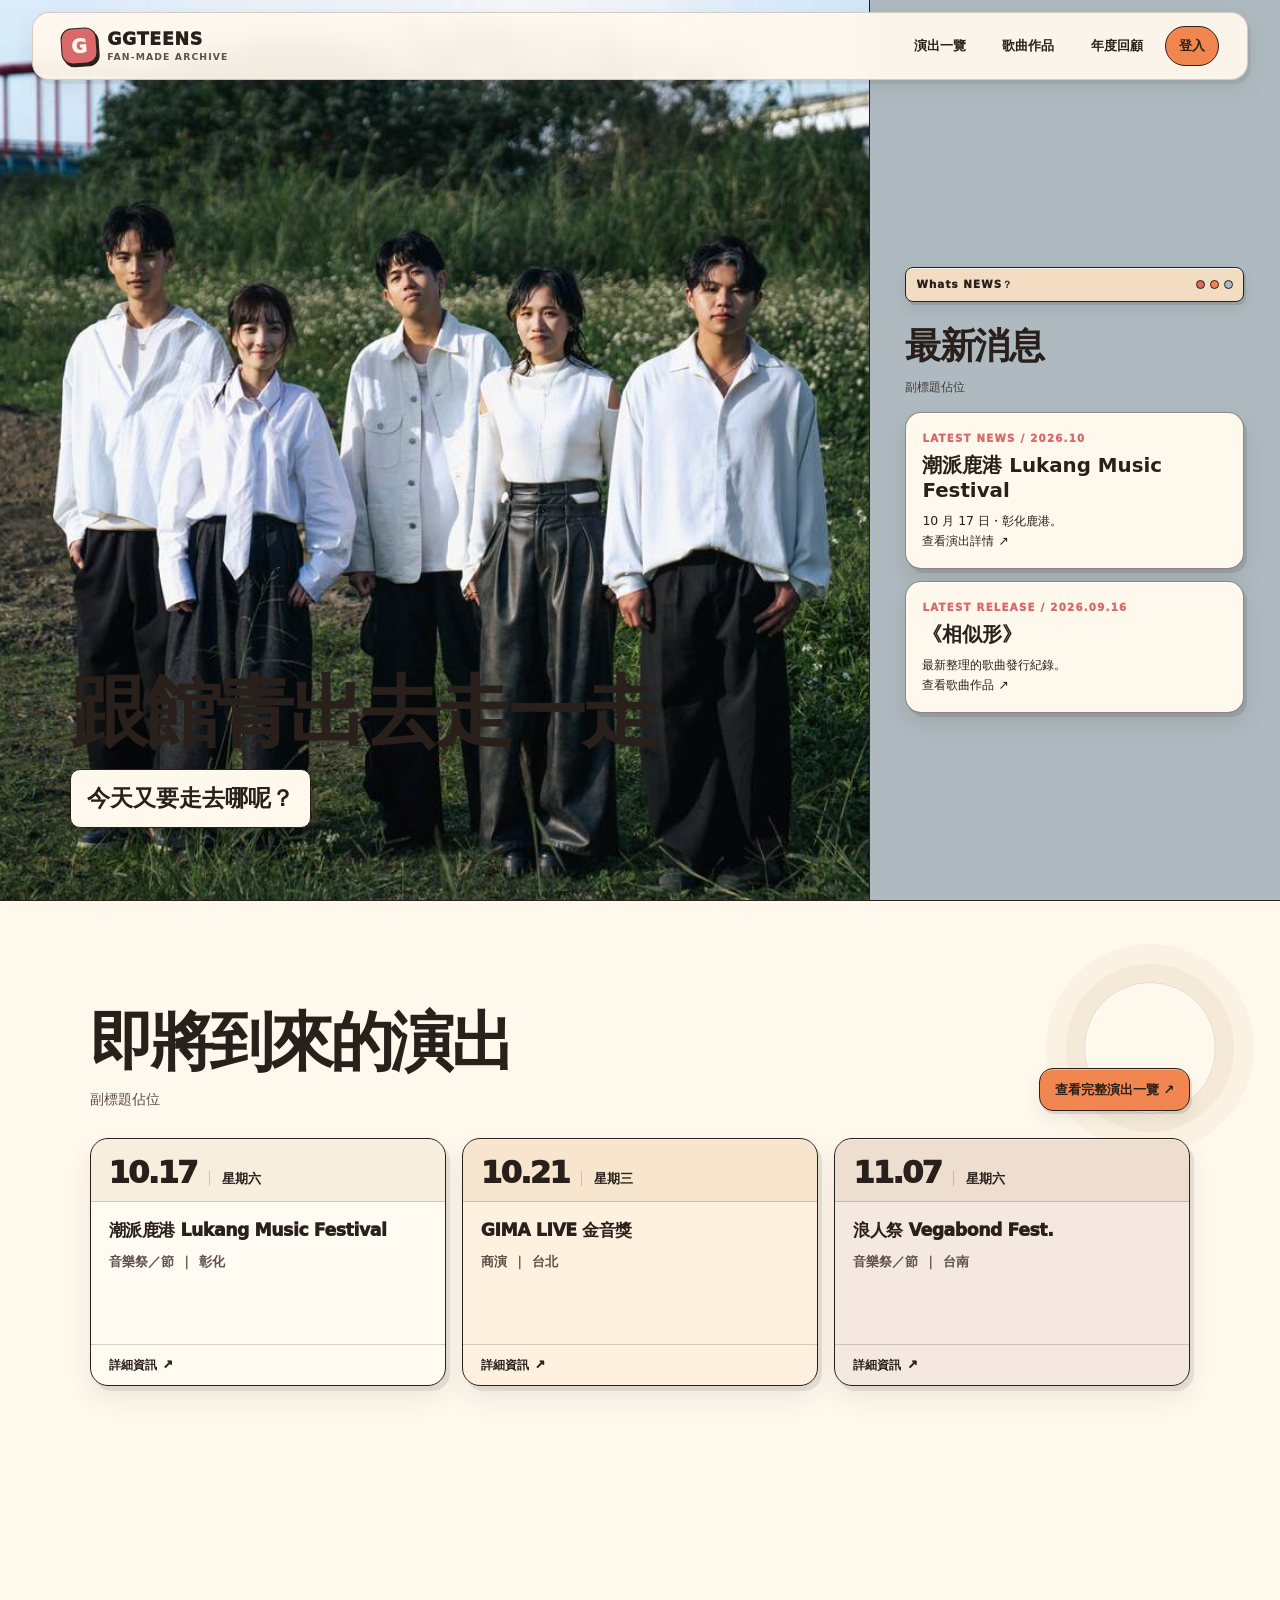
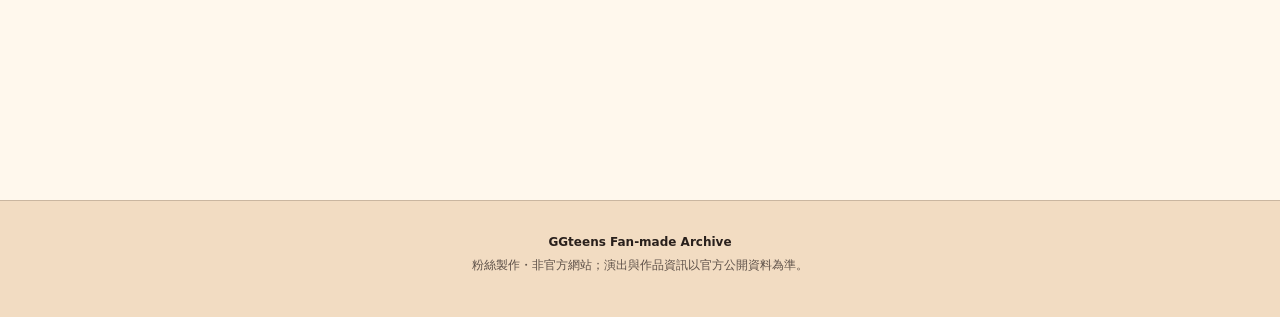
==== commit 386b7a94: "調整｜更新首頁消息與演出卡片" ====
--- a/index.html
+++ b/index.html
@@ -59,21 +59,19 @@
         <!-- 頁面主要標題，搭配對應區塊的樣式設定。 -->
         <h2 id="recent-news-title">最新消息</h2>
         <p class="news-intro">副標題佔位</p>
-        <!-- 最近大事卡片清單。 -->
+        <!-- 最新消息固定顯示一則重大資訊與一則最新發行作品。 -->
         <div class="news-list">
-          <!-- 單筆最近大事內容與相關頁面連結。 -->
           <article class="news-card">
-            <span class="tag">RELEASE / 2026.09.16</span>
+            <span class="tag">LATEST NEWS / 2026.10</span>
+            <h3>潮派鹿港 Lukang Music Festival</h3>
+            <p>10 月 17 日・彰化鹿港。</p>
+            <p><a class="source-link" href="page/last-event.html">查看演出詳情 ↗</a></p>
+          </article>
+          <article class="news-card">
+            <span class="tag">LATEST RELEASE / 2026.09.16</span>
             <h3>《相似形》</h3>
-            <p>歌曲資料庫標記為合作歌曲，串流連結欄位目前未填。</p>
+            <p>最新整理的歌曲發行紀錄。</p>
             <p><a class="source-link" href="page/portfolio.html">查看歌曲作品 ↗</a></p>
-          </article>
-          <!-- 單筆最近大事內容與相關頁面連結。 -->
-          <article class="news-card">
-            <span class="tag">ARCHIVE / UPCOMING</span>
-            <h3>潮派鹿港 Lukang Music Festival</h3>
-            <p>10 月 17 日 · 彰化。演出紀錄中的活動類型為音樂祭／節。</p>
-            <p><a class="source-link" href="page/last-event.html">查看演出詳情 ↗</a></p>
           </article>
         </div>
       </aside>
@@ -92,45 +90,37 @@
           <a class="section-link" href="page/last-event.html">查看完整演出一覽 ↗</a>
         </div>
 
-        <!-- 首頁演出卡片清單，卡片資料由 data-details 提供。 -->
+        <!-- 首頁演出卡片清單，沿用演出一覽頁面的卡片風格。 -->
         <div id="upcoming-events" class="upcoming-events-list">
-          <!-- 單筆演出卡片；data-details 保存彈窗使用的欄位資料。 -->
-          <article class="upcoming-event-card" tabindex="0" role="button" aria-haspopup="dialog" aria-label="查看演出活動詳細資料：2026 潮派鹿港 Lukang Music Festival" data-details="[[&quot;演出時間&quot;,&quot;2026-10-17&quot;],[&quot;演出活動名稱&quot;,&quot;2026 潮派鹿港 Lukang Music Festival&quot;],[&quot;活動類型&quot;,&quot;音樂祭/節&quot;],[&quot;活動所在城市&quot;,&quot;中部 | 彰化&quot;],[&quot;活動詳細地點&quot;,&quot;區域：中部；地點名稱：彰化 • 鹿港 \\| 鹿港體育場；地點類型：戶外開放空間；城市：彰化&quot;],[&quot;資訊來源&quot;,&quot;https://www.instagram.com/p/DauAd0rEd6t/?img_index=2&quot;]]">
+          <article class="upcoming-event-card" tabindex="0" role="button" aria-haspopup="dialog" aria-label="查看演出活動詳細資料：2026 潮派鹿港 Lukang Music Festival" data-details="[[&quot;演出時間&quot;,&quot;2026-10-17&quot;],[&quot;演出活動名稱&quot;,&quot;2026 潮派鹿港 Lukang Music Festival&quot;],[&quot;活動類型&quot;,&quot;音樂祭／節&quot;],[&quot;活動所在城市&quot;,&quot;中部｜彰化&quot;],[&quot;活動詳細地點&quot;,&quot;彰化・鹿港｜鹿港體育場（待核對）&quot;],[&quot;資訊來源&quot;,&quot;https://www.instagram.com/p/DauAd0rEd6t/?img_index=2&quot;]]">
             <div class="upcoming-event-date-block">
-              <span class="upcoming-event-time">2026 / OCT</span>
-			  <div class="upcoming-event-date-row"><span class="upcoming-event-date">10.17</span>
-			  <span class="upcoming-event-weekday"><span>週</span><span>六</span></span></div>
-              
+              <div class="upcoming-event-date-row"><span class="upcoming-event-date">10.17</span><span class="upcoming-event-weekday">星期六</span></div>
             </div>
             <div class="upcoming-event-main">
-              <h3>2026 潮派鹿港 Lukang Music Festival</h3>
-              <div class="upcoming-event-meta"><span>音樂祭／節</span><span>·</span><span>彰化</span></div>
+              <h3>潮派鹿港 Lukang Music Festival</h3>
+              <div class="upcoming-event-meta"><span>音樂祭／節</span><span aria-hidden="true">｜</span><span>彰化</span></div>
             </div>
             <span class="upcoming-event-detail detail-hint">詳細資訊</span>
           </article>
-          <!-- 單筆演出卡片；data-details 保存彈窗使用的欄位資料。 -->
-          <article class="upcoming-event-card" tabindex="0" role="button" aria-haspopup="dialog" aria-label="查看演出活動詳細資料：2026 GIMA LIVE 金音獎" data-details="[[&quot;演出時間&quot;,&quot;2026-10-21 10:30:00Z ～ 2026-10-21 11:00:00Z&quot;],[&quot;演出活動名稱&quot;,&quot;2026 GIMA LIVE 金音獎&quot;],[&quot;活動類型&quot;,&quot;商演&quot;],[&quot;活動詳細地點&quot;,&quot;地點名稱：台北 • 大安 \\| Corner MAX&quot;]]">
+
+          <article class="upcoming-event-card" tabindex="0" role="button" aria-haspopup="dialog" aria-label="查看演出活動詳細資料：2026 GIMA LIVE 金音獎" data-details="[[&quot;演出時間&quot;,&quot;2026-10-21 10:30:00Z ～ 2026-10-21 11:00:00Z&quot;],[&quot;演出活動名稱&quot;,&quot;2026 GIMA LIVE 金音獎&quot;],[&quot;活動類型&quot;,&quot;商演&quot;],[&quot;活動所在城市&quot;,&quot;台北市大安區&quot;],[&quot;活動詳細地點&quot;,&quot;Corner MAX（詳細地址待核對）&quot;]]">
             <div class="upcoming-event-date-block">
-              <span class="upcoming-event-time">2026</span>
-			  <div class="upcoming-event-date-row"><span class="upcoming-event-date">10.21</span><span class="upcoming-event-weekday"><span>週</span><span>三</span></span></div>
-              
+              <div class="upcoming-event-date-row"><span class="upcoming-event-date">10.21</span><span class="upcoming-event-weekday">星期三</span></div>
             </div>
             <div class="upcoming-event-main">
-              <h3>2026 GIMA LIVE 金音獎</h3>
-              <div class="upcoming-event-meta"><span>商演</span><span>·</span><span>城市待補</span></div>
+              <h3>GIMA LIVE 金音獎</h3>
+              <div class="upcoming-event-meta"><span>商演</span><span aria-hidden="true">｜</span><span>台北</span></div>
             </div>
             <span class="upcoming-event-detail detail-hint">詳細資訊</span>
           </article>
-          <!-- 單筆演出卡片；data-details 保存彈窗使用的欄位資料。 -->
-          <article class="upcoming-event-card" tabindex="0" role="button" aria-haspopup="dialog" aria-label="查看演出活動詳細資料：2026 浪人祭 Vegabond Fest." data-details="[[&quot;演出時間&quot;,&quot;2026-11-07&quot;],[&quot;演出活動名稱&quot;,&quot;2026 浪人祭 Vegabond Fest.&quot;],[&quot;活動類型&quot;,&quot;週&quot;],[&quot;活動所在城市&quot;,&quot;六&quot;]]">
+
+          <article class="upcoming-event-card" tabindex="0" role="button" aria-haspopup="dialog" aria-label="查看演出活動詳細資料：2026 浪人祭 Vegabond Fest." data-details="[[&quot;演出時間&quot;,&quot;2026-11-07&quot;],[&quot;演出活動名稱&quot;,&quot;2026 浪人祭 Vegabond Fest.&quot;],[&quot;活動類型&quot;,&quot;音樂祭／節&quot;],[&quot;活動所在城市&quot;,&quot;台南&quot;]]">
             <div class="upcoming-event-date-block">
-              <span class="upcoming-event-time">2026 / NOV</span>
-			  <div class="upcoming-event-date-row"><span class="upcoming-event-date">11.07</span>
-			  <span class="upcoming-event-weekday"><span>週</span><span>六</span></span></div>
+              <div class="upcoming-event-date-row"><span class="upcoming-event-date">11.07</span><span class="upcoming-event-weekday">星期六</span></div>
             </div>
             <div class="upcoming-event-main">
-              <h3>2026 浪人祭 Vegabond Fest.</h3>
-              <div class="upcoming-event-meta"><span>音樂祭／節</span><span>·</span><span>台南</span></div>
+              <h3>浪人祭 Vegabond Fest.</h3>
+              <div class="upcoming-event-meta"><span>音樂祭／節</span><span aria-hidden="true">｜</span><span>台南</span></div>
             </div>
             <span class="upcoming-event-detail detail-hint">詳細資訊</span>
           </article>
@@ -170,9 +160,7 @@
   <!-- 頁尾聲明與網站用途說明。 -->
   <footer class="site-footer" id="management-note">
     <p><strong>GGteens Fan-made Archive</strong></p>
-    <p>本頁面僅用於分享粉絲記錄之公館青少年演出記錄與歌曲作品。</p>
-    <p>所有活動安排及作品資料均以樂團及活動主辦方公開資訊為準。</p>
-    <p>本網站為非官方粉絲製作；「登入」目前以彈窗呈現，尚未連接帳號驗證、權限控管或後台發布功能。</p>
+    <p>粉絲製作・非官方網站；演出與作品資訊以官方公開資料為準。</p>
   </footer>
   <!-- 載入共用互動程式；defer 讓 HTML 解析後再執行。 -->
   <script src="js/main.js" defer></script>
--- a/css/style.css
+++ b/css/style.css
@@ -71,31 +71,27 @@
     main>section{position:relative;scroll-margin-top:0}
     /* 首頁主視覺與最近大事的欄位比例。 */
     #mainpage{min-height:100svh;display:grid;grid-template-columns:minmax(0,3fr) minmax(280px,1fr);overflow:hidden;padding-top:0;background:var(--mist)}
-    /* 首頁主視覺的尺寸、背景與內容定位。 */
+    /* 首頁主視覺：使用桌面版背景圖，並保留標題的底部定位。 */
     .home{
-    position: relative;
-    isolation: isolate;
-    min-width: 0;
-    min-height: 100svh;
-    display: flex;
-    align-items: flex-end;
-    overflow: hidden;
-    padding: 0 5vw 8vh;
-    background-position: 50% 22%,rgba(255,248,237,.65) 0 9%,transparent 9.5% ),linear-gradient( 145deg,#F28651 0%,#D9696A 100% );
-    background-image: url(../asset/img/banner/ONLYTEST_Main_BG.jpg);
-}
-    /* 首頁主視覺的尺寸、背景與內容定位。 */
-    .home:before{content:"";position:absolute;z-index:-1;width:min(60vw,680px);aspect-ratio:1;right:-8%;top:10%;border:1px solid rgba(51,43,39,.28);border-radius:50%;box-shadow:0 0 0 24px rgba(255,248,237,.12),0 0 0 52px rgba(255,248,237,.09),0 0 0 82px rgba(51,43,39,.045)}
-    /* 首頁主視覺的尺寸、背景與內容定位。 */
-    .home:after{content:"GG / FAN ARCHIVE";position:absolute;right:5%;top:18%;padding:10px 14px;background:var(--paper);border:1px solid var(--ink);border-radius:9px;box-shadow:4px 5px 0 rgba(51,43,39,.16);font-size:.7rem;font-weight:1000;letter-spacing:.14em;transform:rotate(5deg)}
-    /* 首頁主視覺的尺寸、背景與內容定位。 */
+      position:relative;
+      isolation:isolate;
+      min-width:0;
+      min-height:100svh;
+      display:flex;
+      align-items:flex-end;
+      overflow:hidden;
+      padding:0 5vw 8vh;
+      background-image:url(../asset/img/banner/ONLYTEST_Main_BG.jpg);
+      background-position:center;
+      background-repeat:no-repeat;
+      background-size:cover;
+    }
+    /* 主視覺標題與說明的寬度、層級及字級。 */
     .home-copy{width:100%;max-width:900px;position:relative;z-index:1}
     /* 首頁主視覺的尺寸、背景與內容定位。 */
     .home-copy h1{max-width:850px;margin:0 0 16px;font-size:clamp(2.7rem,6.1vw,6.5rem);font-weight:1000;line-height:1.04;letter-spacing:-.065em}
     /* 首頁主視覺的尺寸、背景與內容定位。 */
     .home-copy p{display:table;max-width:480px;margin:0;padding:10px 16px;background:var(--paper);border:1px solid var(--ink);border-radius:10px;box-shadow:4px 5px 0 rgba(51,43,39,.15);font-size:clamp(1.1rem,1.8vw,1.7rem);font-weight:850}
-    /* 首頁主視覺的尺寸、背景與內容定位。 */
-    .home-footnote{margin:20px 0 0;font-size:.76rem;font-weight:750;color:#49372f}
     /* 最近大事側欄的背景、排版與文字樣式。 */
     .news{min-width:0;min-height:100svh;display:flex;flex-direction:column;justify-content:center;padding:112px clamp(18px,2.3vw,34px) 38px;background:var(--deep-teal);color:var(--paper);border-left:1px solid var(--ink)}
     /* 復古視窗標題列的外觀。 */
@@ -142,36 +138,21 @@
     .section-link:hover{transform:translate(2px,2px);box-shadow:1px 2px 0 rgba(51,43,39,.18)}
     /* 首頁內容區標題、說明或連結的版面樣式。 */
     .section-description{max-width:600px;margin:12px 0 0;color:var(--muted);font-size:.9rem}
-    /* 演出卡片清單的垂直排列與間距。 */
-    .upcoming-events-list{display:flex;flex:1 1 auto;min-height:0;flex-direction:column;gap:14px}
-    /* 演出卡片的網格、配色或互動狀態。 */
-    .upcoming-event-card{width:100%;min-height:118px;flex:1 1 0;display:grid;grid-template-columns:minmax(150px,23%) minmax(0,1fr) 82px;align-items:stretch;gap:0;padding:0;background:#fffaf2;border:1px solid var(--ink);border-radius:14px;box-shadow:var(--shadow);overflow:hidden;transition:transform .18s ease,box-shadow .18s ease}
-    /* 演出卡片的網格、配色或互動狀態。 */
+    /* 首頁演出卡片：桌面版三欄直式排列，沿用演出一覽頁面的卡片語言。 */
+    .upcoming-events-list{display:grid;grid-template-columns:repeat(3,minmax(0,1fr));align-items:stretch;gap:16px}
+    .upcoming-event-card{min-width:0;min-height:248px;display:flex;flex-direction:column;padding:0;background:#fffaf2;border:1px solid var(--ink);border-radius:16px;box-shadow:0 10px 22px rgba(51,43,39,.07),3px 4px 0 rgba(51,43,39,.1);overflow:hidden;cursor:pointer;transition:transform .18s ease,box-shadow .18s ease}
     .upcoming-event-card:nth-child(2){background:#fff1df}
-    /* 演出卡片的網格、配色或互動狀態。 */
-    .upcoming-event-card:nth-child(3){background:#f3e8e3}
-    /* 演出卡片的網格、配色或互動狀態。 */
-    .upcoming-event-card:hover,.upcoming-event-card:focus-visible{transform:translate(2px,2px);box-shadow:3px 4px 0 rgba(51,43,39,.12)}
-    /* 演出日期與日期區塊的排版。 */
-    .upcoming-event-date-block{min-width:0;display:flex;flex-direction:column;justify-content:center;gap:7px;padding:17px 20px;background:rgba(191,154,86,.13);border-right:1px solid var(--line)}
-    /* 演出日期與日期區塊的排版。 */
-    .upcoming-event-date-row{display:flex;align-items:center;gap:12px}
-    /* 演出日期與日期區塊的排版。 */
-    .upcoming-event-date{font-size:clamp(1.8rem,3.1vw,3.2rem);font-weight:1000;line-height:1;letter-spacing:-.06em;font-variant-numeric:tabular-nums}
-    /* 設定此選擇器對應元素的版面、外觀或互動狀態。 */
-    .upcoming-event-weekday{display:flex;flex-direction:column;align-items:center;padding-left:10px;border-left:1px solid var(--line);font-size:.72rem;font-weight:900;line-height:1.15}
-    /* 設定此選擇器對應元素的版面、外觀或互動狀態。 */
-    .upcoming-event-time{font-size:.78rem;font-weight:850;color:var(--teal)}
-    /* 演出名稱與資訊的內容區。 */
-    .upcoming-event-main{min-width:0;display:flex;flex-direction:column;justify-content:center;padding:17px 25px}
-    /* 演出卡片的網格、配色或互動狀態。 */
-    .upcoming-event-card h3{margin:0;color:var(--deep-teal);font-size:clamp(1.15rem,2vw,1.9rem);font-weight:1000;line-height:1.2;letter-spacing:-.035em}
-    /* 演出類型、城市等次要資訊。 */
-    .upcoming-event-meta{display:flex;flex-wrap:wrap;align-items:center;gap:6px 12px;margin-top:9px;color:var(--muted);font-size:.82rem;font-weight:750}
-    /* 演出卡片的詳細資料提示區。 */
-    .upcoming-event-detail{display:flex;align-items:center;justify-content:center;padding:10px;background:var(--coral);border-left:1px solid var(--ink);font-size:.78rem;font-weight:1000;line-height:1.4;text-align:center}
-    /* 演出卡片的詳細資料提示區。 */
-    .upcoming-event-detail:after{content:" ↗";display:block}
+    .upcoming-event-card:nth-child(3){background:#f5e8e1}
+    .upcoming-event-card:hover,.upcoming-event-card:focus-visible{transform:translateY(-2px);box-shadow:0 14px 28px rgba(51,43,39,.12),3px 4px 0 rgba(51,43,39,.12)}
+    .upcoming-event-date-block{min-width:0;padding:18px 18px 14px;background:rgba(191,154,86,.13);border-bottom:1px solid var(--line)}
+    .upcoming-event-date-row{display:flex;align-items:baseline;gap:12px;min-width:0;white-space:nowrap}
+    .upcoming-event-date{font-size:clamp(1.9rem,2.4vw,2.6rem);font-weight:1000;line-height:1;letter-spacing:-.06em;font-variant-numeric:tabular-nums}
+    .upcoming-event-weekday{display:inline-block;padding-left:12px;border-left:1px solid var(--line);font-size:.82rem;font-weight:900;line-height:1.2}
+    .upcoming-event-main{min-width:0;flex:1;display:flex;flex-direction:column;justify-content:flex-start;padding:18px 18px 14px}
+    .upcoming-event-card h3{min-width:0;margin:0;color:var(--ink);font-size:clamp(1rem,1.35vw,1.35rem);font-weight:1000;line-height:1.25;letter-spacing:-.025em;white-space:nowrap;overflow:hidden;text-overflow:ellipsis}
+    .upcoming-event-meta{display:flex;flex-wrap:wrap;align-items:center;gap:6px;margin-top:10px;color:var(--muted);font-size:.8rem;font-weight:750}
+    .upcoming-event-detail{display:flex;align-items:center;gap:6px;padding:11px 18px;background:transparent;border-top:1px solid var(--line);color:var(--ink);font-size:.78rem;font-weight:1000;line-height:1.4}
+    .upcoming-event-detail:after{content:"↗";display:inline-block}
     /* 首頁內容區標題、說明或連結的版面樣式。 */
     .section-empty{margin:0;padding:28px;background:var(--cream);border:1px dashed var(--sand);border-radius:12px;color:var(--muted)}
     /* 全站頁尾的背景、分隔線與文字樣式。 */
@@ -192,9 +173,9 @@
       .news{padding-left:18px;padding-right:18px}
     /* 首頁演出區的背景、留白與區段高度。 */
       #latest_event{padding-left:5vw;padding-right:5vw}
-    /* 演出卡片的網格、配色或互動狀態。 */
-      .upcoming-event-card{grid-template-columns:minmax(130px,24%) minmax(0,1fr) 68px}
-    /* 演出名稱與資訊的內容區。 */
+    /* 平板寬度下使用兩欄演出卡片，避免標題區域過窄。 */
+      .upcoming-events-list{grid-template-columns:repeat(2,minmax(0,1fr))}
+      .upcoming-event-card{min-height:230px}
       .upcoming-event-main{padding:16px}
     }
     /* 依螢幕尺寸或使用者偏好調整版面與動態效果。 */
@@ -219,12 +200,8 @@
       .site-nav a,.site-nav .login{padding:6px 9px;font-size:.72rem}
     /* 首頁主視覺與最近大事的欄位比例。 */
       #mainpage{grid-template-columns:1fr;min-height:auto;padding-top:0}
-    /* 首頁主視覺的尺寸、背景與內容定位。 */
-      .home{min-height:76svh;padding:0 24px 48px}
-    /* 首頁主視覺的尺寸、背景與內容定位。 */
-      .home:before{width:85vw;right:-24%;top:18%}
-    /* 首頁主視覺的尺寸、背景與內容定位。 */
-      .home:after{top:22%;right:7%;font-size:.58rem}
+    /* 手機版使用專用背景圖，並保留主標題的下方定位。 */
+      .home{min-height:76svh;padding:0 24px 48px;background-image:url(../asset/img/banner/ONLYTEST_Main_BG_Mobile.jpg);background-position:center;background-size:cover}
     /* 首頁主視覺的尺寸、背景與內容定位。 */
       .home-copy{padding-top:145px}
     /* 首頁主視覺的尺寸、背景與內容定位。 */
@@ -251,30 +228,20 @@
       .section-title{font-size:clamp(2.4rem,10vw,3.7rem)}
     /* 首頁內容區標題、說明或連結的版面樣式。 */
       .section-description{font-size:.82rem}
-    /* 演出卡片清單的垂直排列與間距。 */
-      .upcoming-events-list{gap:14px}
-    /* 演出卡片的網格、配色或互動狀態。 */
-      .upcoming-event-card{grid-template-columns:105px minmax(0,1fr);min-height:0;flex:0 0 auto}
-    /* 演出日期與日期區塊的排版。 */
-      .upcoming-event-date-block{padding:15px 11px}
-    /* 演出日期與日期區塊的排版。 */
-      .upcoming-event-date-row{gap:7px}
-    /* 演出日期與日期區塊的排版。 */
-      .upcoming-event-date{font-size:1.7rem}
-    /* 設定此選擇器對應元素的版面、外觀或互動狀態。 */
-      .upcoming-event-weekday{padding-left:6px;font-size:.65rem}
-    /* 演出名稱與資訊的內容區。 */
-      .upcoming-event-main{padding:16px 13px}
-    /* 演出卡片的網格、配色或互動狀態。 */
-      .upcoming-event-card h3{font-size:1.05rem}
-    /* 演出類型、城市等次要資訊。 */
-      .upcoming-event-meta{font-size:.72rem;gap:4px 8px}
-    /* 演出卡片的詳細資料提示區。 */
-      .upcoming-event-detail{grid-column:1/-1;padding:8px;border-top:1px solid var(--ink);border-left:0;font-size:.72rem}
-    /* 演出卡片的詳細資料提示區。 */
-      .upcoming-event-detail:after{content:""}
-    /* 全站頁尾的背景、分隔線與文字樣式。 */
-      .site-footer{padding-bottom:30px}
+    /* 手機版演出卡片改為單欄，保留日期與星期的橫向排列。 */
+      .upcoming-events-list{grid-template-columns:1fr;gap:14px}
+      .upcoming-event-card{min-height:0}
+      .upcoming-event-date-block{padding:15px 16px 12px}
+      .upcoming-event-date-row{gap:10px}
+      .upcoming-event-date{font-size:1.8rem}
+      .upcoming-event-weekday{padding-left:10px;font-size:.78rem}
+      .upcoming-event-main{padding:15px 16px}
+      .upcoming-event-card h3{font-size:clamp(1.05rem,4vw,1.25rem)}
+      .upcoming-event-meta{font-size:.75rem;gap:5px 8px}
+      .upcoming-event-detail{padding:10px 16px;font-size:.75rem}
+    /* 手機版頁尾保留必要聲明，限制文字行寬並增加行距。 */
+      .site-footer{padding:22px 16px 26px;font-size:.72rem}
+      .site-footer p{max-width:680px;margin:6px auto;line-height:1.55}
     }
     /* 依螢幕尺寸或使用者偏好調整版面與動態效果。 */
     @media(max-width:390px){
@@ -284,16 +251,33 @@
       .news-list{grid-template-columns:1fr}
     /* 首頁主視覺的尺寸、背景與內容定位。 */
       .home{min-height:72svh}
-    /* 演出卡片的網格、配色或互動狀態。 */
-      .upcoming-event-card{grid-template-columns:92px minmax(0,1fr)}
-    /* 演出日期與日期區塊的排版。 */
-      .upcoming-event-date{font-size:1.45rem}
+    /* 小螢幕調整卡片內距與日期字級。 */
+      .upcoming-event-date-block{padding-right:12px;padding-left:12px}
+      .upcoming-event-date{font-size:1.65rem}
+      .upcoming-event-weekday{font-size:.72rem}
     }
     /* 依螢幕尺寸或使用者偏好調整版面與動態效果。 */
     @media(prefers-reduced-motion:reduce){html{scroll-behavior:auto}*,*:before,*:after{transition:none!important}}
 
-/* 管理登入彈窗 */
-    /* 管理登入彈窗的尺寸、遮罩與操作按鈕樣式。 */
+/* 演出與歌曲共用的復古視窗式詳細資料彈窗。 */
+.detail-dialog{width:min(92vw,760px);max-width:760px;max-height:min(84vh,820px);padding:0;border:2px solid var(--ink);border-radius:4px;background:var(--paper);color:var(--ink);box-shadow:8px 9px 0 rgba(51,43,39,.22);overflow:visible}
+.detail-dialog::backdrop{background:rgba(3,62,78,.58);backdrop-filter:blur(3px)}
+.detail-window{display:flex;flex-direction:column;max-height:min(84vh,820px);border:1px solid rgba(255,255,255,.8);background:var(--paper)}
+.detail-titlebar{position:sticky;top:0;z-index:1;display:flex;align-items:center;gap:9px;padding:7px 8px;background:var(--deep-teal);color:var(--paper);border-bottom:2px solid var(--ink);font-size:.84rem;font-weight:900;letter-spacing:.025em}
+.detail-window-icon{display:grid;place-items:center;width:21px;height:21px;background:var(--cream);color:var(--ink);border:1px solid var(--ink);font-size:.9rem}
+.detail-titlebar-text{flex:1;min-width:0;overflow-wrap:anywhere}
+.detail-close{width:28px;height:26px;display:grid;place-items:center;padding:0;border:1px solid var(--ink);border-radius:2px;background:var(--cream);color:var(--ink);font:900 1.3rem/1 Arial,sans-serif;box-shadow:inset 1px 1px 0 rgba(255,255,255,.8),2px 2px 0 rgba(0,0,0,.18);cursor:pointer}
+.detail-close:active{transform:translate(1px,1px);box-shadow:inset 1px 1px 1px rgba(0,0,0,.18)}
+.detail-content{overflow:auto;padding:clamp(16px,3vw,28px);background:var(--paper)}
+.detail-property-list{display:grid;grid-template-columns:minmax(130px,.7fr) minmax(0,1.6fr);border-top:1px solid var(--line);border-left:1px solid var(--line)}
+.detail-property-label,.detail-property-value{margin:0;padding:11px 13px;border-right:1px solid var(--line);border-bottom:1px solid var(--line);overflow-wrap:anywhere;white-space:pre-wrap}
+.detail-property-label{background:var(--cream);font-size:.82rem;font-weight:900}
+.detail-property-value{background:#fffaf2;font-size:.88rem;line-height:1.65}
+.detail-property-value a{color:var(--ink);text-decoration:underline;text-underline-offset:3px;font-weight:800;overflow-wrap:anywhere}
+.detail-statusbar{display:flex;justify-content:space-between;gap:12px;padding:5px 9px;border-top:1px solid var(--ink);background:var(--cream);font-size:.65rem;font-weight:800;color:var(--muted)}
+@media(max-width:560px){.detail-dialog{width:calc(100vw - 20px);max-width:none;max-height:86vh}.detail-window{max-height:86vh}.detail-property-list{grid-template-columns:minmax(95px,.65fr) minmax(0,1.4fr)}.detail-property-label,.detail-property-value{padding:9px 8px;font-size:.78rem}}
+
+/* 管理登入彈窗的尺寸、遮罩與操作按鈕樣式。 */
 .login-dialog { width:min(92vw,480px); padding:0; color:var(--ink); background:var(--paper); border:1px solid var(--ink); border-radius:18px; box-shadow:8px 9px 0 rgba(51,43,39,.2); }
     /* 管理登入彈窗的尺寸、遮罩與操作按鈕樣式。 */
 .login-dialog::backdrop { background:rgba(3,62,78,.58); backdrop-filter:blur(4px); }
